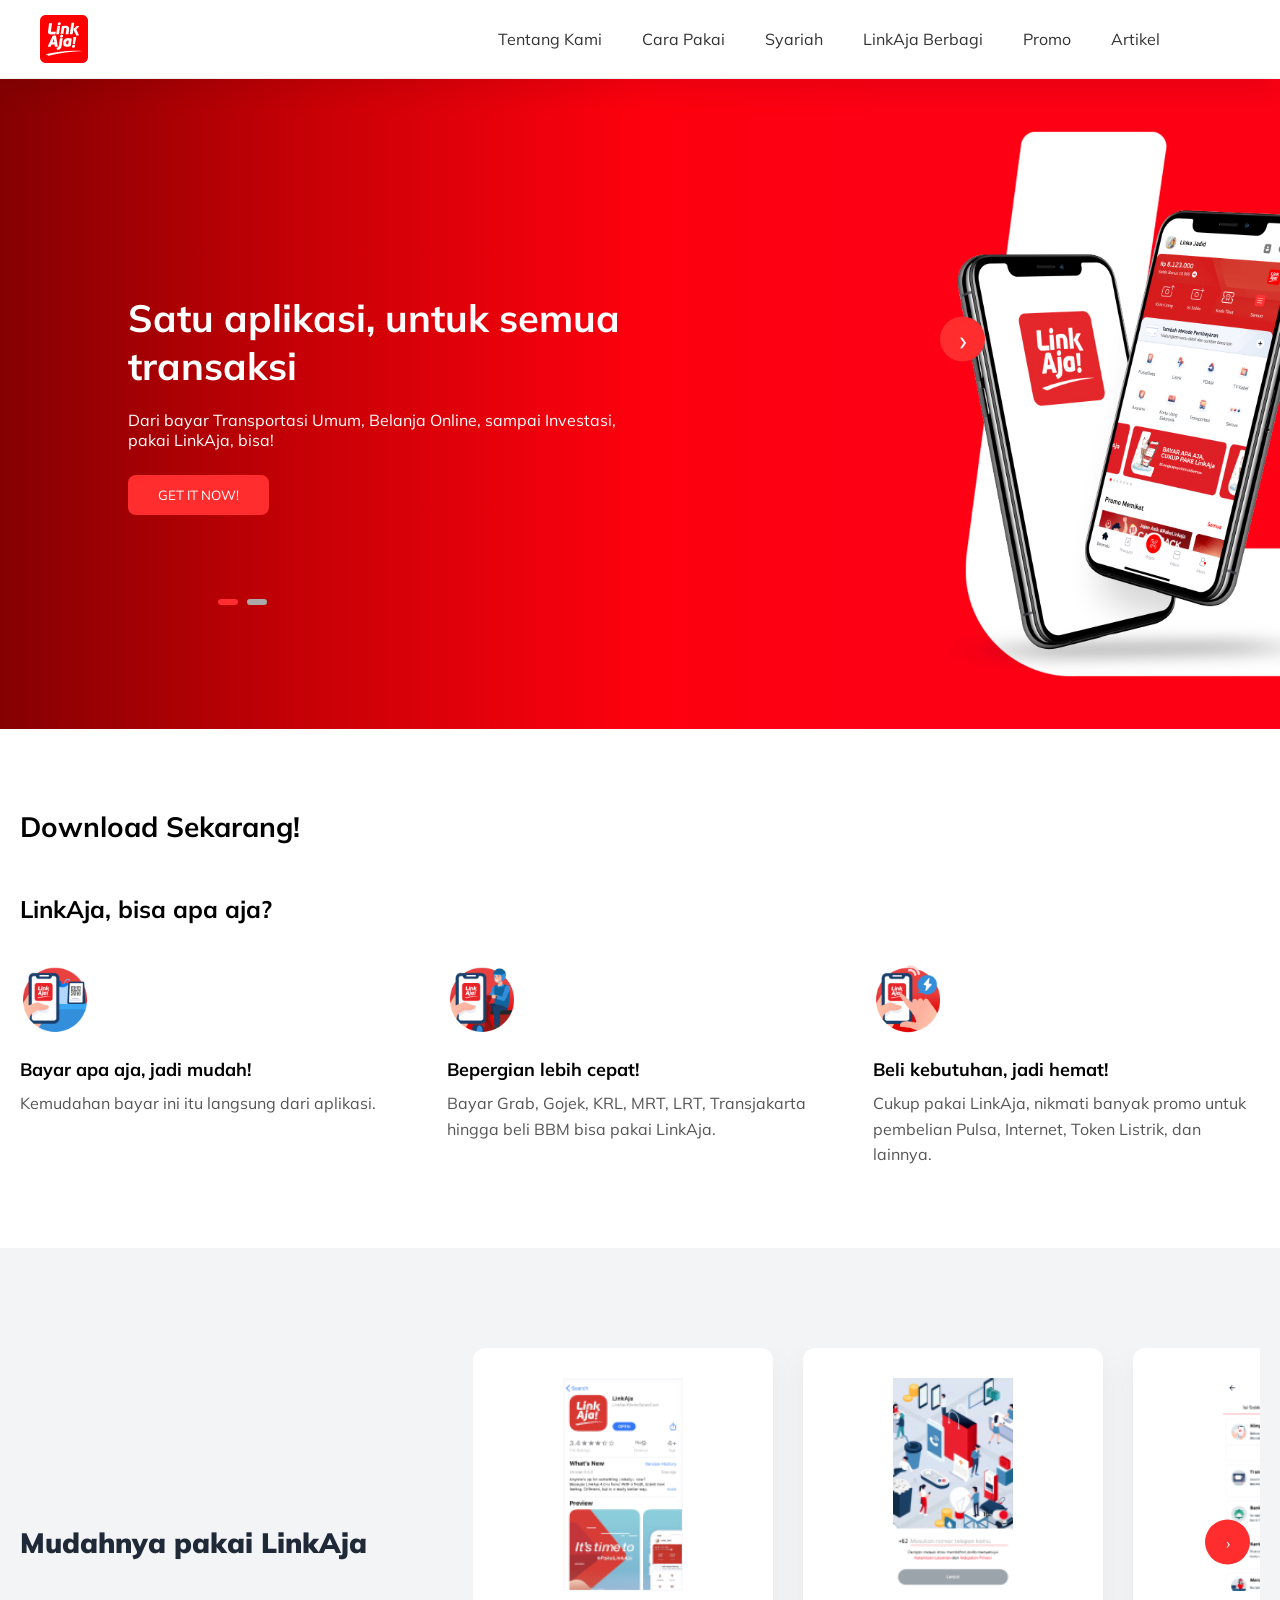
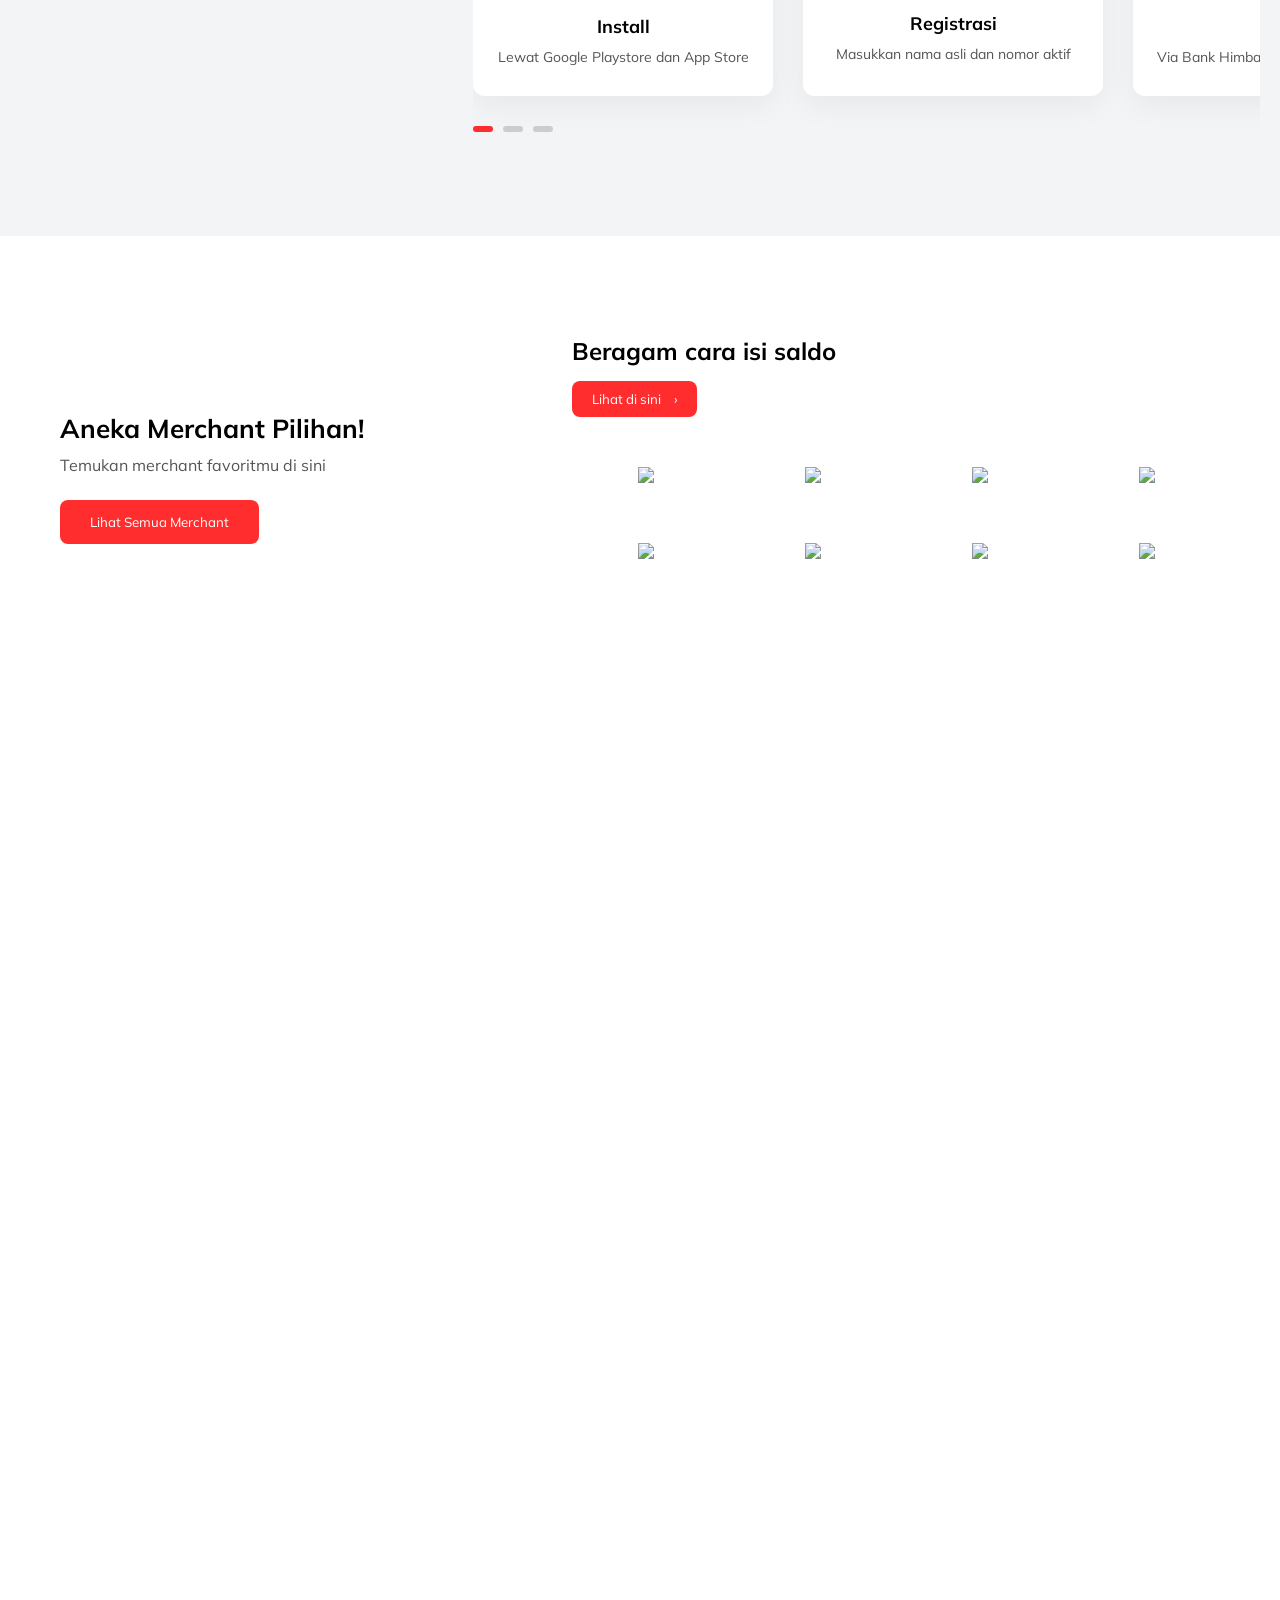
==== index.html @ 5e9f812f "first commit" ====
<!doctype html>
<html lang="id">
  <head>
    <meta charset="UTF-8" />
    <meta name="viewport" content="width=device-width, initial-scale=1.0" />
    <title>Navbar LinkAja FIX</title>

    <link rel="preconnect" href="https://fonts.googleapis.com" />
    <link
      href="https://fonts.googleapis.com/css2?family=Mulish:wght@400;600;700&display=swap"
      rel="stylesheet"
    />
    <link rel="stylesheet" href="style.css" />
    <link rel="shortcut icon" href="linkaja.png" type="image/x-icon" />
  </head>

  <body style="padding-bottom: 1000px">
    <nav class="navbar">
      <div class="nav-container">
        <img src="linkaja.png" alt="" />

        <div class="nav-menu">
          <a href="#">Tentang Kami</a>
          <a href="#">Cara Pakai</a>
          <a href="#">Syariah</a>
          <a href="#">LinkAja Berbagi</a>
          <a href="#">Promo</a>
          <a href="#">Artikel</a>
        </div>

        <div class="hamburger" id="openMenu">☰</div>
      </div>
    </nav>

    <div class="mobile-menu" id="mobileMenu">
      <div class="menu-header">
        <img src="linkaja.png" alt="" />
        <div class="close-btn" id="closeMenu">✕</div>
      </div>

      <div class="menu-links">
        <a href="#">Tentang Kami</a>
        <a href="#">Cara Pakai</a>
        <a href="#">Syariah</a>
        <a href="#">LinkAja Berbagi</a>
        <a href="#">Promo</a>
        <a href="#">Artikel</a>
      </div>
    </div>
    <section class="hero">
      <div class="hero-wrapper" id="heroWrapper">
        <!-- SLIDE 1 -->
        <div class="hero-slide">
          <div class="overlay"></div>
          <div class="hero-content">
            <div class="text">
              <h1>Satu aplikasi, untuk semua transaksi</h1>
              <p>
                Dari bayar Transportasi Umum, Belanja Online, sampai Investasi,
                pakai LinkAja, bisa!
              </p>
              <button>GET IT NOW!</button>
            </div>
          </div>
        </div>

        <!-- SLIDE 2 -->
        <div class="hero-slide">
          <div class="overlay"></div>
          <div class="hero-content">
            <div class="text">
              <h1>LinkAja Syariah</h1>
              <p>
                Mulai ke LinkAja Syariah jadikan transaksi lebih berkah
                #BerkahUntukSemua
              </p>
              <button>GET IT NOW!</button>
            </div>
          </div>
        </div>
      </div>

      <div class="hero-next" id="nextHero">›</div>

      <div class="hero-dots">
        <span class="dot active"></span>
        <span class="dot"></span>
      </div>
    </section>
    <section class="features">
      <div class="container">
        <!-- DOWNLOAD -->
        <div class="download">
          <h2>Download Sekarang!</h2>
          <div class="store-buttons">
            <img
              src="https://upload.wikimedia.org/wikipedia/commons/7/78/Google_Play_Store_badge_EN.svg"
              alt=""
            />
            <img
              src="https://developer.apple.com/assets/elements/badges/download-on-the-app-store.svg"
              alt=""
            />
          </div>
        </div>

        <!-- TITLE -->
        <h3 class="features-title">LinkAja, bisa apa aja?</h3>

        <!-- ITEMS -->
        <div class="features-list">
          <div class="feature-item">
            <img src="img/feature/1.png" alt="" />
            <div class="caption">
              <h4>Bayar apa aja, jadi mudah!</h4>
              <p>Kemudahan bayar ini itu langsung dari aplikasi.</p>
            </div>
          </div>

          <div class="feature-item">
            <img src="img/feature/2.png" alt="" />
            <div class="caption">
              <h4>Bepergian lebih cepat!</h4>
              <p>
                Bayar Grab, Gojek, KRL, MRT, LRT, Transjakarta hingga beli BBM
                bisa pakai LinkAja.
              </p>
            </div>
          </div>

          <div class="feature-item">
            <img src="img/feature/3.png" alt="" />
            <div class="caption">
              <h4>Beli kebutuhan, jadi hemat!</h4>
              <p>
                Cukup pakai LinkAja, nikmati banyak promo untuk pembelian Pulsa,
                Internet, Token Listrik, dan lainnya.
              </p>
            </div>
          </div>
        </div>
      </div>
    </section>
    <section class="howto">
      <div class="howto-container">
        <!-- TITLE -->
        <div class="howto-left">
          <h2>Mudahnya pakai LinkAja</h2>
        </div>

        <!-- SLIDER -->
        <div class="howto-right">
          <div class="howto-wrapper" id="howtoWrapper">
            <!-- CARD 1 -->
            <div class="howto-card">
              <img src="img/howto/1.png" alt="" />
              <h3>Install</h3>
              <p>Lewat Google Playstore dan App Store</p>
            </div>

            <!-- CARD 2 -->
            <div class="howto-card">
              <img src="img/howto/2.png" alt="" />
              <h3>Registrasi</h3>
              <p>Masukkan nama asli dan nomor aktif</p>
            </div>

            <!-- CARD 3 -->
            <div class="howto-card">
              <img src="img/howto/3.png" alt="" />
              <h3>Isi</h3>
              <p>Via Bank Himbara atau metode lainnya</p>
            </div>
          </div>

          <!-- BUTTON -->
          <div class="howto-next" id="howtoNext">›</div>

          <!-- DOT -->
          <div class="howto-dots">
            <span class="howto-dot active"></span>
            <span class="howto-dot"></span>
            <span class="howto-dot"></span>
          </div>
        </div>
      </div>
    </section>
    <section class="merchant">
      <div class="merchant-container">
        <!-- LEFT -->
        <div class="merchant-left">
          <div class="merchant-image">
            <img src="img/merchant-phone.png" alt="" />
          </div>

          <h2>Aneka Merchant Pilihan!</h2>
          <p>Temukan merchant favoritmu di sini</p>

          <button class="btn-primary">Lihat Semua Merchant</button>
        </div>

        <!-- RIGHT -->
        <div class="merchant-right">
          <h3>Beragam cara isi saldo</h3>

          <button class="btn-secondary">Lihat di sini <span>›</span></button>

          <!-- LOGO GRID -->
          <div class="merchant-logos">
            <div class="logo-box"><img src="img/alfamart.png" /></div>
            <div class="logo-box"><img src="img/kfc.png" /></div>
            <div class="logo-box"><img src="img/indomaret.png" /></div>
            <div class="logo-box"><img src="img/kimia.png" /></div>

            <div class="logo-box"><img src="img/mcd.png" /></div>
            <div class="logo-box"><img src="img/pertamina.png" /></div>
            <div class="logo-box"><img src="img/my.png" /></div>
            <div class="logo-box"><img src="img/pln.png" /></div>
          </div>
        </div>
      </div>
    </section>
    <script src="script.js"></script>
  </body>
</html>
---- style.css ----
* {
  margin: 0;
  padding: 0;
  box-sizing: border-box;
  font-family: "Mulish", sans-serif;
}

body {
  background: white;
}

.logo {
  background: white;
}
.navbar {
  position: fixed;
  top: 0;
  left: 0;
  width: 100%;

  background: white;
  box-shadow: 0 10px 30px rgba(0, 0, 0, 0.1);

  z-index: 999;
}
.nav-container {
  max-width: 1350px;
  margin: 0 auto;

  display: flex;
  justify-content: space-between;
  align-items: center;
  padding: 15px 40px;
}

.logo {
  background: #ff2d2d;
  color: white;
  font-weight: 700;
  padding: 8px 12px;
  border-radius: 8px;
}

.nav-menu {
  display: flex;
  gap: 40px;
  margin-right: 80px;
}

.nav-menu a {
  text-decoration: none;
  color: #333;
}

.hamburger {
  display: none;
  font-size: 28px;
  cursor: pointer;
}

/* DROPDOWN MENU (DARI ATAS) */
.mobile-menu {
  position: fixed;
  top: -100%;
  left: 0;
  width: 100%;
  background: white;
  border-radius: 0 0 20px 20px;
  transition: 0.4s ease;
  z-index: 2000;
}

.mobile-menu.active {
  top: 0;
}

.menu-header {
  display: flex;
  justify-content: space-between;
  align-items: center;
  padding: 15px 20px;
  border-bottom: 1px solid #ddd;
}

.close-btn {
  font-size: 24px;
  color: red;
  cursor: pointer;
}

.menu-links {
  padding: 20px;
}

.menu-links a {
  display: block;
  font-size: 20px;
  margin: 20px 0;
  text-decoration: none;
  color: #333;
}

/* HERO SECTION */
.hero {
  position: relative;
  overflow: hidden;
  margin-top: 79px;
}

.hero-wrapper {
  display: flex;
  transition: transform 0.6s ease;
}

/* SLIDE */
.hero-slide {
  min-width: 100%;
  height: 650px;
  position: relative;

  /* BACKGROUND IMAGE */
  background-size: cover;
  background-position: center;
}

/* SLIDE BACKGROUND */
.hero-slide:nth-child(1) {
  background-image: url("img/hero.jpg");
}

.hero-slide:nth-child(2) {
  background-image: url("img/hero-slider-2.jpg");
}

/* OVERLAY GRADIENT (INI YANG PENTING) */
.overlay {
  position: absolute;
  inset: 0;

  background: linear-gradient(
    90deg,
    rgba(120, 0, 0, 0.9) 0%,
    rgba(180, 0, 0, 0.7) 25%,
    rgba(255, 0, 0, 0.3) 50%,
    rgba(255, 0, 0, 0) 70%
  );
}

/* CONTENT */
.hero-content {
  position: relative;
  z-index: 2;

  height: 100%;
  display: flex;
  align-items: center;
  padding: 0 10%;
}

/* TEXT */
.text {
  max-width: 500px;
  color: white;
}

.text h1 {
  font-size: 38px;
  margin-bottom: 20px;
}

.text p {
  margin-bottom: 25px;
}

.text button {
  background: #ff2d2d;
  border: none;
  padding: 12px 30px;
  border-radius: 8px;
  color: white;
  cursor: pointer;
}

/* NEXT BUTTON */
.hero-next {
  position: absolute;
  right: 295px;
  top: 40%;
  transform: translateY(-50%);
  background: #ff2d2d;
  width: 45px;
  height: 45px;
  border-radius: 50%;
  color: white;
  display: flex;
  align-items: center;
  justify-content: center;
  cursor: pointer;
  z-index: 3;
  padding-top: -10px;
  font-size: 30px;
}

/* DOT */
.hero-dots {
  position: absolute;
  bottom: 120px;
  left: 17%;
}

@media only screen and (min-width: 1200px) {
  .hero-dots {
    position: absolute;
    bottom: 120px;
    left: 17%;
  }
}

@media (max-width: 768px) {
  .hero-next {
    right: 30px;
    top: 80%;
  }
}

.dot {
  width: 20px;
  height: 6px;
  background: #aaa;
  display: inline-block;
  margin-right: 5px;
  border-radius: 10px;
}
@media only screen and (min-width: 1200px) {
  .hero-content {
    width: 1650px;
    margin: auto;
  }
}

.dot.active {
  background: #ff2d2d;
}
/* RESPONSIVE */
@media (max-width: 768px) {
  .hero-content {
    flex-direction: column;
    text-align: left;
  }

  .image img {
    width: 250px;
    margin-top: 20px;
  }
}

@media (max-width: 768px) {
  .hero-slide:nth-child(1) {
    background-image: url("img/mobile-hero.jpg");
  }

  .hero-slide:nth-child(2) {
    background-image: url("img/mobile-hero-2.jpg");
  }
}
@media (max-width: 768px) {
  .hero-slide {
    height: 650px;
    background-position: bottom center; /* INI PENTING */
  }

  .hero-content {
    padding: 20px; /* GANTI dari 10% */
    align-items: flex-start; /* BUKAN center */
    justify-content: flex-start;
  }

  .text {
    margin-top: 60px;
  }

  .text h1 {
    font-size: 26px;
    line-height: 1.3;
  }

  .text p {
    font-size: 14px;
  }

  .text button {
    width: auto; /* JANGAN FULL */
    padding: 12px 40px;
  }
}

/* Feature */
/* SECTION */
.features {
  padding: 80px 0;
}

/* CONTAINER */
.container {
  max-width: 1300px;
  margin: auto;
  padding: 0 20px;
}

/* DOWNLOAD */
.download {
  display: flex;
  align-items: center;
  gap: 30px;
  margin-bottom: 50px;
}

.download h2 {
  font-size: 28px;
}

.store-buttons img {
  height: 50px;
}

/* TITLE */
.features-title {
  font-size: 24px;
  margin-bottom: 40px;
}

/* LIST */
.features-list {
  display: grid;
  grid-template-columns: repeat(3, 1fr);
  gap: 40px;
}

/* ITEM */
.feature-item img {
  width: 70px;
  margin-bottom: 20px;
}

.feature-item h4 {
  font-size: 18px;
  margin-bottom: 10px;
}

.feature-item p {
  color: #555;
  line-height: 1.6;
}

@media (max-width: 768px) {
  .download {
    flex-direction: column;
    text-align: left;
    align-items: flex-start;
  }
  .store-buttons {
    display: flex;
    flex-direction: column;
    gap: 10px;
    align-items: flex-start;
  }
  .features-list {
    display: flex;
    flex-direction: column;
    gap: 30px;
  }

  .feature-item {
    display: flex;
    align-items: flex-start;
    gap: 15px;
  }

  .feature-item img {
    width: 60px;
    flex-shrink: 0;
  }

  .feature-item h4 {
    font-size: 16px;
    margin-bottom: 5px;
  }

  .feature-item p {
    font-size: 14px;
  }
}

/* RESPONSIVE */
@media (max-width: 768px) {
  .nav-menu {
    display: none;
  }

  .hamburger {
    display: block;
  }
}

/* Howto */

/* SECTION */
.howto {
  background: #f3f4f6;
  padding: 100px 0;
}

.howto-container {
  max-width: 1300px;
  margin: auto;
  display: flex;
  align-items: center;
  gap: 60px;
  padding: 0 20px;
}

/* LEFT */
.howto-left {
  flex: 1;
}

.howto-left h2 {
  font-size: 28px;
  font-weight: 1000;
  color: #1f2937;
}

/* RIGHT */
.howto-right {
  flex: 2;
  position: relative;
  overflow: hidden;
}

/* WRAPPER */
.howto-wrapper {
  display: flex;
  gap: 30px;
  transition: transform 0.5s ease;
}

/* CARD */
.howto-card {
  min-width: 300px;
  background: white;
  border-radius: 12px;
  padding: 30px 20px;
  text-align: center;
  box-shadow: 0 10px 30px rgba(0, 0, 0, 0.05);
}

.howto-card img {
  width: 120px;
  margin-bottom: 20px;
}

.howto-card h3 {
  font-size: 18px;
  margin-bottom: 10px;
}

.howto-card p {
  font-size: 14px;
  color: #555;
}

/* NEXT BUTTON */
.howto-next {
  position: absolute;
  right: 10px;
  top: 50%;
  transform: translateY(-50%);
  width: 45px;
  height: 45px;
  background: #ff2d2d;
  color: white;
  border-radius: 50%;
  display: flex;
  align-items: center;
  justify-content: center;
  cursor: pointer;
}

/* DOT */
.howto-dots {
  margin-top: 20px;
}

.howto-dot {
  width: 20px;
  height: 6px;
  background: #ccc;
  display: inline-block;
  margin-right: 6px;
  border-radius: 10px;
}

.howto-dot.active {
  background: #ff2d2d;
}

/* MOBILE */
@media (max-width: 768px) {
  .howto-container {
    flex-direction: column;
    align-items: flex-start;
  }

  .howto-left h2 {
    font-size: 22px;
    margin-bottom: 20px;
  }

  .howto-wrapper {
    overflow-x: auto;
    scroll-snap-type: x mandatory;
  }

  .howto-card {
    min-width: 250px;
    scroll-snap-align: start;
  }

  .howto-next {
    display: none;
  }
}

/* MERCHANT */
/* SECTION */
.merchant {
  padding: 100px 0;
}

.merchant-container {
  max-width: 1200px;
  margin: auto;
  display: flex;
  gap: 80px;
  align-items: center;
  padding: 0 20px;
}

/* LEFT */
.merchant-left {
  flex: 1;
}

.merchant-image {
  position: relative;
  margin-bottom: 20px;
}

.merchant-image img {
  width: 250px;
}

/* TEXT */
.merchant-left h2 {
  font-size: 26px;
  margin-bottom: 10px;
}

.merchant-left p {
  color: #555;
  margin-bottom: 25px;
}

/* BUTTON */
.btn-primary {
  background: #ff2d2d;
  color: white;
  border: none;
  padding: 14px 30px;
  border-radius: 8px;
  cursor: pointer;
}

/* RIGHT */
.merchant-right {
  flex: 1.5;
}

.merchant-right h3 {
  font-size: 24px;
  margin-bottom: 15px;
}

/* BUTTON SECONDARY */
.btn-secondary {
  background: #ff2d2d;
  color: white;
  border: none;
  padding: 10px 20px;
  border-radius: 8px;
  margin-bottom: 30px;
  cursor: pointer;
}

.btn-secondary span {
  margin-left: 10px;
}

/* GRID */
.merchant-logos {
  display: grid;
  grid-template-columns: repeat(4, 1fr);
  gap: 20px;
}

.logo-box {
  background: white;
  border-radius: 10px;
  padding: 20px;
  display: flex;
  justify-content: center;
  align-items: center;
}

.logo-box img {
  max-width: 80px;
}

@media (max-width: 768px) {
  .merchant-container {
    flex-direction: column;
    gap: 40px;
  }

  .merchant-image img {
    width: 180px;
  }

  .merchant-right {
    width: 100%;
  }

  .merchant-logos {
    grid-template-columns: repeat(2, 1fr);
  }

  .merchant-left h2 {
    font-size: 22px;
  }

  .merchant-right h3 {
    font-size: 20px;
  }
}
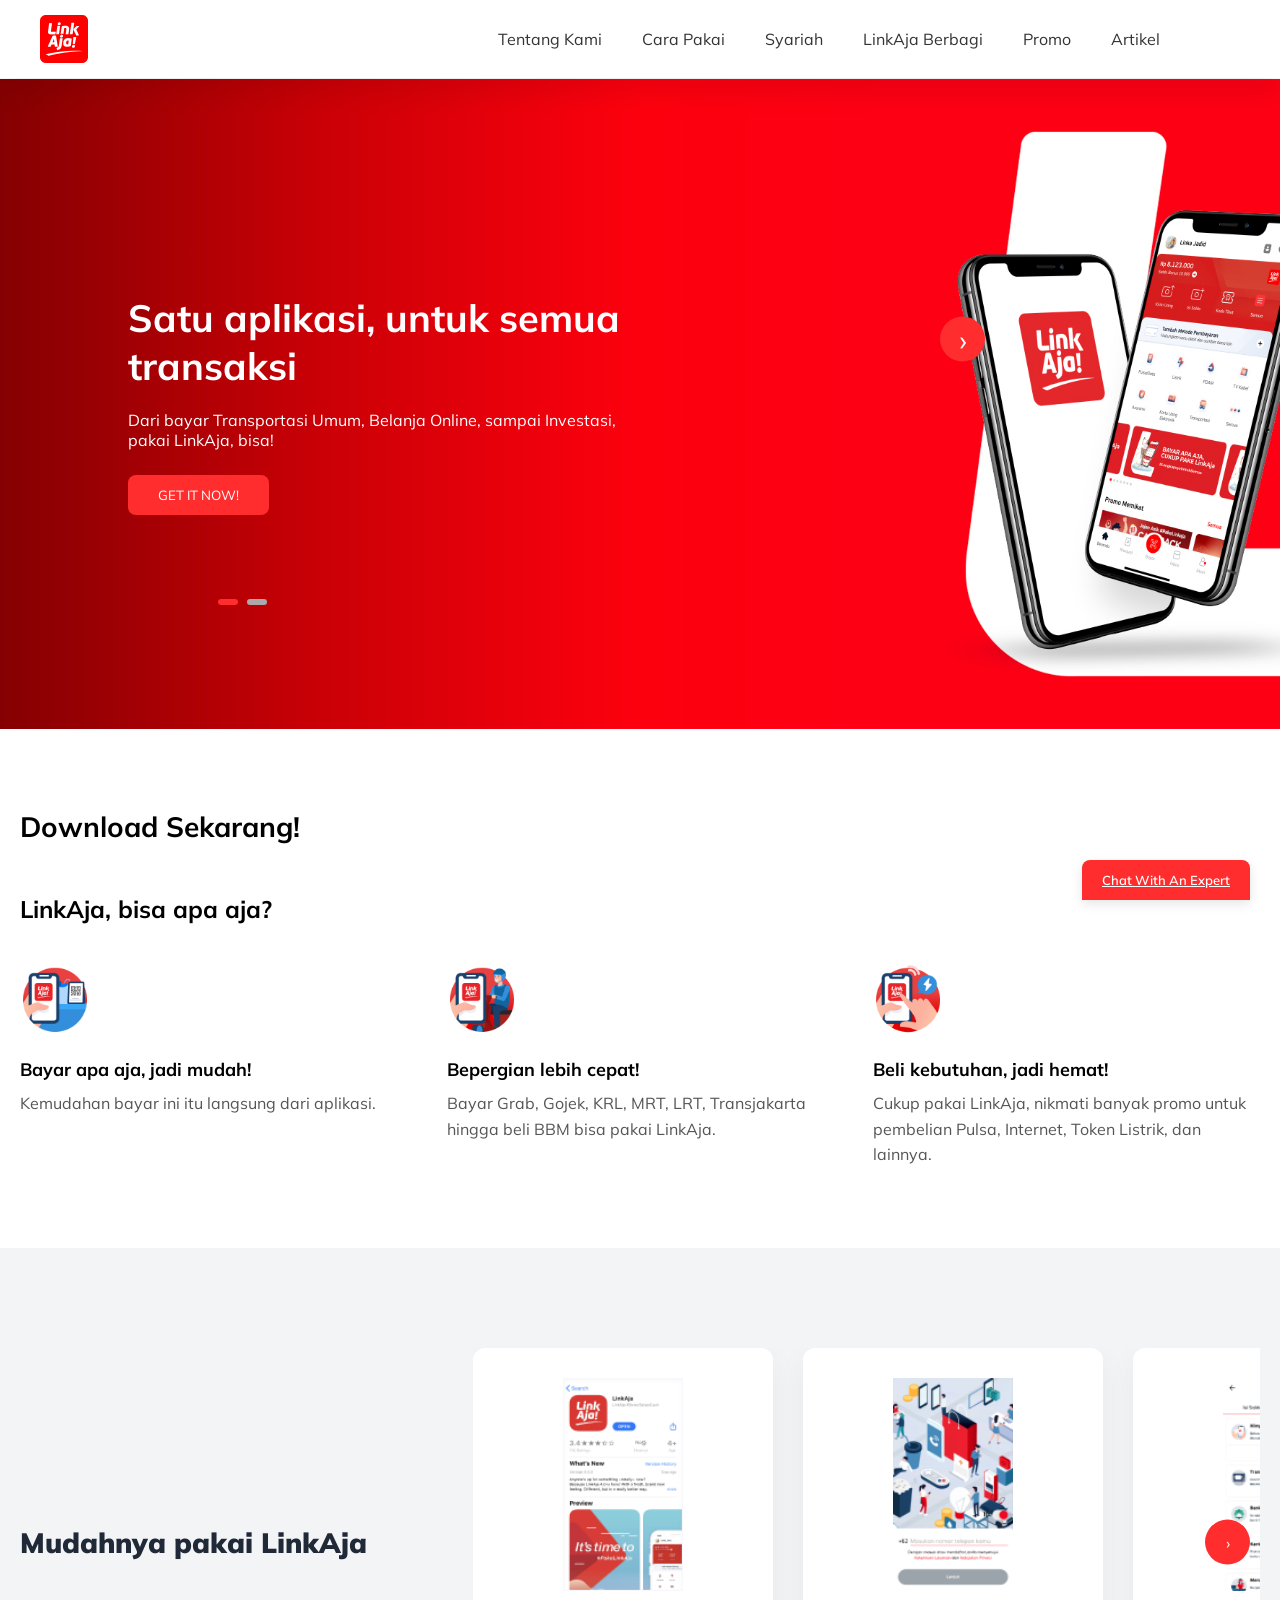
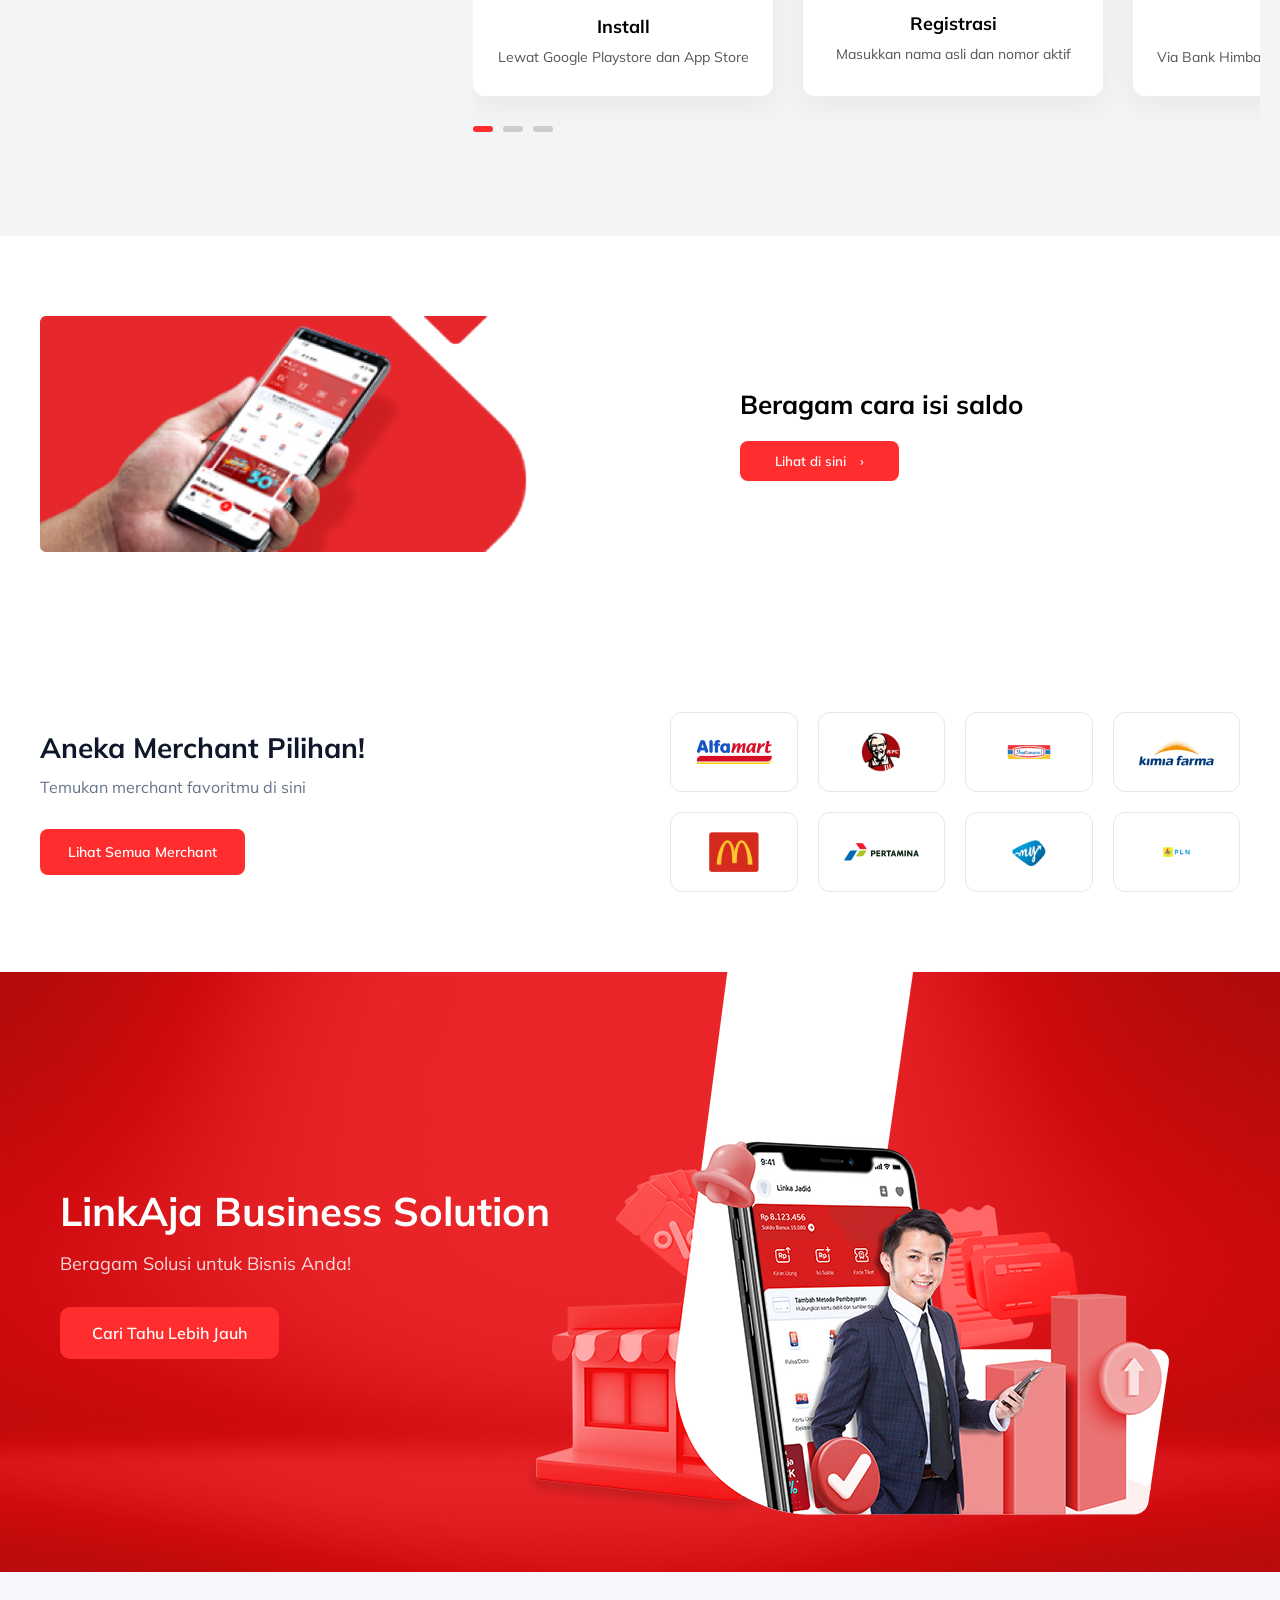
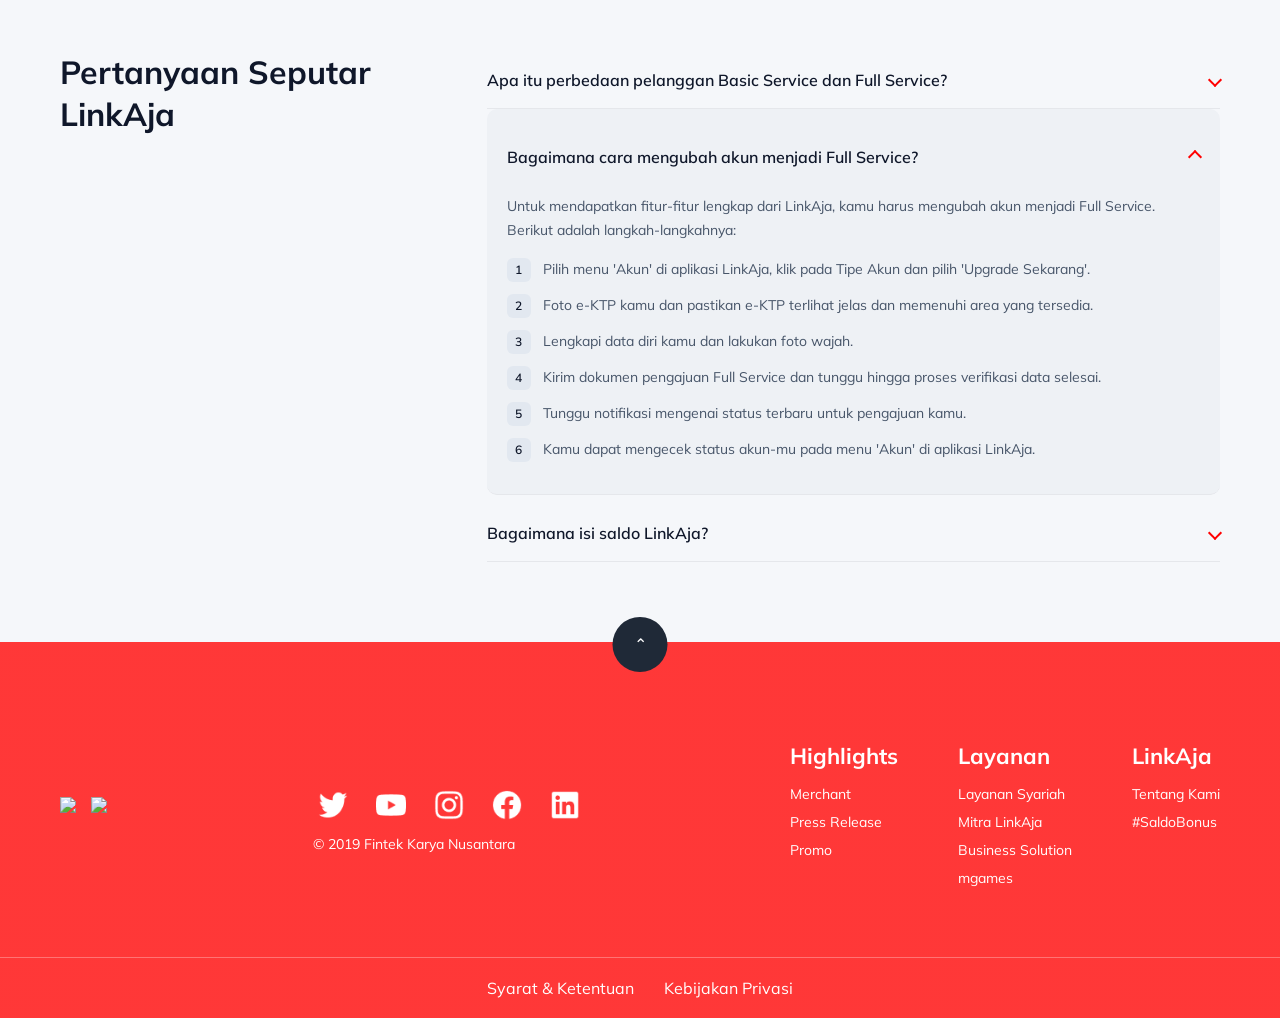
==== commit b55bb21d: "update home" ====
--- a/index.html
+++ b/index.html
@@ -14,7 +14,7 @@
     <link rel="shortcut icon" href="linkaja.png" type="image/x-icon" />
   </head>
 
-  <body style="padding-bottom: 1000px">
+  <body>
     <nav class="navbar">
       <div class="nav-container">
         <img src="linkaja.png" alt="" />
@@ -185,14 +185,25 @@
         </div>
       </div>
     </section>
+    <section class="highlight">
+      <div class="highlight-container">
+        <!-- LEFT (IMAGE) -->
+        <div class="highlight-left">
+          <img src="img/merchant/merchant-phone.png" alt="" />
+        </div>
+
+        <!-- RIGHT (TEXT) -->
+        <div class="highlight-right">
+          <h3>Beragam cara isi saldo</h3>
+
+          <button class="btn-secondary">Lihat di sini <span>›</span></button>
+        </div>
+      </div>
+    </section>
     <section class="merchant">
       <div class="merchant-container">
         <!-- LEFT -->
         <div class="merchant-left">
-          <div class="merchant-image">
-            <img src="img/merchant-phone.png" alt="" />
-          </div>
-
           <h2>Aneka Merchant Pilihan!</h2>
           <p>Temukan merchant favoritmu di sini</p>
 
@@ -201,25 +212,205 @@
 
         <!-- RIGHT -->
         <div class="merchant-right">
-          <h3>Beragam cara isi saldo</h3>
-
-          <button class="btn-secondary">Lihat di sini <span>›</span></button>
-
-          <!-- LOGO GRID -->
-          <div class="merchant-logos">
-            <div class="logo-box"><img src="img/alfamart.png" /></div>
-            <div class="logo-box"><img src="img/kfc.png" /></div>
-            <div class="logo-box"><img src="img/indomaret.png" /></div>
-            <div class="logo-box"><img src="img/kimia.png" /></div>
-
-            <div class="logo-box"><img src="img/mcd.png" /></div>
-            <div class="logo-box"><img src="img/pertamina.png" /></div>
-            <div class="logo-box"><img src="img/my.png" /></div>
-            <div class="logo-box"><img src="img/pln.png" /></div>
-          </div>
-        </div>
-      </div>
-    </section>
+          <div class="merchant-grid">
+            <div class="merchant-item">
+              <img src="img/merchant/alfamart.png" alt="" />
+            </div>
+            <div class="merchant-item">
+              <img src="img/merchant/kfc.png" alt="" />
+            </div>
+            <div class="merchant-item">
+              <img src="img/merchant/indomart.png" alt="" />
+            </div>
+            <div class="merchant-item">
+              <img src="img/merchant/kimia.png" alt="" />
+            </div>
+            <div class="merchant-item">
+              <img src="img/merchant/mcd.png" alt="" />
+            </div>
+            <div class="merchant-item">
+              <img src="img/merchant/pertamina.png" alt="" />
+            </div>
+            <div class="merchant-item">
+              <img src="img/merchant/my.png" alt="" />
+            </div>
+            <div class="merchant-item">
+              <img src="img/merchant/pln.png" alt="" />
+            </div>
+          </div>
+        </div>
+      </div>
+    </section>
+
+    <section class="solution">
+      <div class="solution-container">
+        <!-- TEXT -->
+        <div class="solution-content">
+          <h2>LinkAja Business Solution</h2>
+          <p>Beragam Solusi untuk Bisnis Anda!</p>
+
+          <button class="btn-solution">Cari Tahu Lebih Jauh</button>
+        </div>
+      </div>
+    </section>
+    <section class="faq">
+      <div class="faq-container">
+        <!-- LEFT -->
+        <div class="faq-left">
+          <h2>Pertanyaan Seputar LinkAja</h2>
+        </div>
+
+        <!-- RIGHT -->
+        <div class="faq-right">
+          <!-- ITEM -->
+          <div class="faq-item">
+            <div class="faq-question">
+              <span
+                >Apa itu perbedaan pelanggan Basic Service dan Full
+                Service?</span
+              >
+              <span class="arrow"></span>
+            </div>
+            <div class="faq-answer">
+              <p>Layanan LinkAja dibagi menjadi dua jenis, yaitu:</p>
+              <ul>
+                <li>
+                  LinkAja Basic Service (Saldo Maksimum Rp2.000.000, Limit
+                  Transaksi Rp 20.000.000/bulan)
+                </li>
+                <li>
+                  LinkAja Full Service (Saldo Maksimum Rp 20.000.000, Limit
+                  Transaksi Rp 40.000.000)
+                </li>
+              </ul>
+            </div>
+          </div>
+
+          <!-- ITEM ACTIVE -->
+          <div class="faq-item active">
+            <div class="faq-question">
+              <span>Bagaimana cara mengubah akun menjadi Full Service?</span>
+              <span class="arrow"></span>
+            </div>
+
+            <div class="faq-answer">
+              <p>
+                Untuk mendapatkan fitur-fitur lengkap dari LinkAja, kamu harus
+                mengubah akun menjadi Full Service. Berikut adalah
+                langkah-langkahnya:
+              </p>
+
+              <ol class="faq-steps">
+                <li>
+                  Pilih menu 'Akun' di aplikasi LinkAja, klik pada Tipe Akun dan
+                  pilih 'Upgrade Sekarang'.
+                </li>
+                <li>
+                  Foto e-KTP kamu dan pastikan e-KTP terlihat jelas dan memenuhi
+                  area yang tersedia.
+                </li>
+                <li>Lengkapi data diri kamu dan lakukan foto wajah.</li>
+                <li>
+                  Kirim dokumen pengajuan Full Service dan tunggu hingga proses
+                  verifikasi data selesai.
+                </li>
+                <li>
+                  Tunggu notifikasi mengenai status terbaru untuk pengajuan
+                  kamu.
+                </li>
+                <li>
+                  Kamu dapat mengecek status akun-mu pada menu 'Akun' di
+                  aplikasi LinkAja.
+                </li>
+              </ol>
+            </div>
+          </div>
+
+          <!-- ITEM -->
+          <div class="faq-item">
+            <div class="faq-question">
+              <span>Bagaimana isi saldo LinkAja?</span>
+              <span class="arrow"></span>
+            </div>
+            <div class="faq-answer">
+              <p>
+                Pengguna LinkAja bisa mengisi saldonya melalui berbagai macam
+                channel, mulai dari bank transfer, internet banking, mobile
+                banking, sampai modern retail.
+              </p>
+            </div>
+          </div>
+        </div>
+      </div>
+    </section>
+    <footer class="footer">
+      <!-- SCROLL -->
+      <div class="scroll-top">⌃</div>
+
+      <div class="footer-container">
+        <!-- TOP AREA -->
+        <div class="footer-top">
+          <!-- LEFT -->
+          <div class="footer-left">
+            <img
+              src="https://upload.wikimedia.org/wikipedia/commons/7/78/Google_Play_Store_badge_EN.svg"
+            />
+            <img
+              src="https://developer.apple.com/assets/elements/badges/download-on-the-app-store.svg"
+            />
+          </div>
+
+          <!-- CENTER -->
+          <div class="footer-center">
+            <div class="footer-social">
+              <img src="img/footer/socmed_twitter.png" />
+              <img src="img/footer/socmed_youtube.png" />
+              <img src="img/footer/socmed_instagram.png" />
+              <img src="img/footer/socmed_facebook.png" />
+              <img src="img/footer/socmed_linkedin.png" />
+            </div>
+            <p>© 2019 Fintek Karya Nusantara</p>
+          </div>
+
+          <!-- RIGHT -->
+          <div class="footer-menu">
+            <div class="footer-col">
+              <h4>Highlights</h4>
+              <ul>
+                <li>Merchant</li>
+                <li>Press Release</li>
+                <li>Promo</li>
+              </ul>
+            </div>
+
+            <div class="footer-col">
+              <h4>Layanan</h4>
+              <ul>
+                <li>Layanan Syariah</li>
+                <li>Mitra LinkAja</li>
+                <li>Business Solution</li>
+                <li>mgames</li>
+              </ul>
+            </div>
+
+            <div class="footer-col">
+              <h4>LinkAja</h4>
+              <ul>
+                <li>Tentang Kami</li>
+                <li>#SaldoBonus</li>
+              </ul>
+            </div>
+          </div>
+        </div>
+      </div>
+
+      <!-- BOTTOM -->
+      <div class="footer-bottom">
+        <span>Syarat & Ketentuan</span>
+        <span>Kebijakan Privasi</span>
+      </div>
+    </footer>
     <script src="script.js"></script>
+    <div class="chat"><u>Chat With An Expert</u></div>
   </body>
 </html>
--- a/style.css
+++ b/style.css
@@ -7,6 +7,7 @@
 
 body {
   background: white;
+  overflow-x: hidden !important; ;
 }
 
 .logo {
@@ -17,7 +18,6 @@
   top: 0;
   left: 0;
   width: 100%;
-
   background: white;
   box-shadow: 0 10px 30px rgba(0, 0, 0, 0.1);
 
@@ -531,19 +531,18 @@
   }
 }
 
-/* MERCHANT */
-/* SECTION */
+/* MERCHANT SECTION */
 .merchant {
-  padding: 100px 0;
+  padding: 80px 0;
 }
 
 .merchant-container {
   max-width: 1200px;
-  margin: auto;
-  display: flex;
-  gap: 80px;
-  align-items: center;
-  padding: 0 20px;
+  margin: 0 auto;
+  display: flex;
+  align-items: center;
+  justify-content: space-between;
+  gap: 60px;
 }
 
 /* LEFT */
@@ -551,104 +550,516 @@
   flex: 1;
 }
 
-.merchant-image {
-  position: relative;
-  margin-bottom: 20px;
-}
-
-.merchant-image img {
-  width: 250px;
-}
-
-/* TEXT */
 .merchant-left h2 {
-  font-size: 26px;
-  margin-bottom: 10px;
+  font-size: 28px;
+  font-weight: 700;
+  color: #0f172a;
+  margin-bottom: 12px;
 }
 
 .merchant-left p {
-  color: #555;
-  margin-bottom: 25px;
-}
-
-/* BUTTON */
+  font-size: 16px;
+  color: #64748b;
+  margin-bottom: 32px;
+}
+
 .btn-primary {
-  background: #ff2d2d;
-  color: white;
+  background-color: #ff2d2d;
+  color: #fff;
   border: none;
-  padding: 14px 30px;
+  padding: 14px 28px;
   border-radius: 8px;
+  font-size: 14px;
+  font-weight: 600;
   cursor: pointer;
+  transition: 0.3s;
+}
+
+.btn-primary:hover {
+  background-color: #e62626;
 }
 
 /* RIGHT */
 .merchant-right {
-  flex: 1.5;
-}
-
-.merchant-right h3 {
-  font-size: 24px;
-  margin-bottom: 15px;
-}
-
-/* BUTTON SECONDARY */
+  flex: 1;
+}
+
+.merchant-grid {
+  display: grid;
+  grid-template-columns: repeat(4, 1fr);
+  gap: 20px;
+}
+
+.merchant-item {
+  background: #fff;
+  border: 1px solid #e5e7eb;
+  border-radius: 12px;
+  height: 80px;
+
+  display: flex;
+  align-items: center;
+  justify-content: center;
+
+  transition: 0.2s;
+}
+
+.merchant-item img {
+  max-height: 40px;
+  object-fit: contain;
+}
+
+.merchant-item:hover {
+  box-shadow: 0 4px 12px rgba(0, 0, 0, 0.06);
+}
+
+@media (max-width: 768px) {
+  .merchant-container {
+    flex-direction: column;
+    align-items: center;
+    text-align: center;
+    gap: 30px;
+  }
+
+  /* LEFT (TEXT) */
+  .merchant-left {
+    width: 100%;
+  }
+
+  .merchant-left h2 {
+    font-size: 22px;
+    margin-bottom: 8px;
+  }
+
+  .merchant-left p {
+    font-size: 14px;
+    margin-bottom: 20px;
+  }
+
+  .btn-primary {
+    display: inline-block;
+    padding: 12px 20px;
+    border-radius: 8px;
+  }
+
+  /* GRID */
+  .merchant-right {
+    width: 100%;
+  }
+
+  .merchant-grid {
+    grid-template-columns: repeat(2, 1fr);
+    gap: 16px;
+    width: 100%;
+  }
+
+  .merchant-item {
+    height: 80px;
+    border-radius: 12px;
+  }
+
+  .merchant-item img {
+    max-height: 36px;
+  }
+}
+/* HIGHLIGHT */
+/* HIGHLIGHT SECTION */
+.highlight {
+  padding: 80px 0;
+}
+
+.highlight-container {
+  max-width: 1200px;
+  margin: auto;
+  display: flex;
+  gap: 200px;
+  align-items: center;
+  justify-content: space-between;
+}
+
+@media (max-width: 768px) {
+  .highlight-container {
+    flex-direction: column;
+    gap: 30px;
+  }
+}
+
+/* LEFT IMAGE */
+.highlight-left img {
+  width: 500px;
+  display: block;
+}
+
+/* RIGHT TEXT */
+.highlight-right {
+  text-align: left;
+  flex: 1;
+}
+
+.highlight-right h3 {
+  font-size: 26px;
+  font-weight: 700;
+  margin-bottom: 20px;
+}
+
+/* BUTTON */
 .btn-secondary {
   background: #ff2d2d;
   color: white;
   border: none;
-  padding: 10px 20px;
+  padding: 12px 35px;
   border-radius: 8px;
-  margin-bottom: 30px;
   cursor: pointer;
+  font-weight: 600;
 }
 
 .btn-secondary span {
   margin-left: 10px;
 }
 
-/* GRID */
-.merchant-logos {
-  display: grid;
-  grid-template-columns: repeat(4, 1fr);
-  gap: 20px;
-}
-
-.logo-box {
-  background: white;
+/* SOLUTION SECTION */
+.solution {
+  width: 100%;
+  min-height: 600px;
+  background-image: url("img/solution/desktop.jpg");
+  background-size: cover;
+  background-position: center right;
+  background-repeat: no-repeat;
+  display: flex;
+  align-items: center;
+}
+
+.solution-container {
+  max-width: 1200px;
+  margin: 0 auto;
+  width: 100%;
+  padding: 0 20px;
+}
+
+.solution-content {
+  max-width: 500px;
+  color: #fff;
+}
+
+.solution-content h2 {
+  font-size: 40px;
+  font-weight: 700;
+  margin-bottom: 16px;
+}
+
+.solution-content p {
+  font-size: 18px;
+  margin-bottom: 32px;
+  color: rgba(255, 255, 255, 0.85);
+}
+
+.btn-solution {
+  background-color: #ff2d2d;
+  color: #fff;
+  border: none;
+  padding: 16px 32px;
+  border-radius: 10px;
+  font-size: 16px;
+  font-weight: 600;
+  cursor: pointer;
+  transition: 0.3s;
+}
+
+.btn-solution:hover {
+  background-color: #e62626;
+}
+
+@media (max-width: 768px) {
+  .solution {
+    min-height: 600px;
+
+    background-image: url("img/solution/mobile.jpg");
+    background-position: center bottom;
+
+    align-items: flex-start;
+    padding-top: 60px;
+  }
+
+  .solution-content {
+    max-width: 100%;
+  }
+
+  .solution-content h2 {
+    font-size: 28px;
+  }
+
+  .solution-content p {
+    font-size: 16px;
+  }
+
+  .btn-solution {
+    width: fit-content;
+    padding: 14px 24px;
+  }
+}
+
+/* FAQ SECTION */
+.faq {
+  padding: 80px 0;
+  background: #f5f7fa;
+}
+
+.faq-container {
+  max-width: 1200px;
+  margin: auto;
+  display: flex;
+  gap: 60px;
+  padding: 0 20px;
+}
+
+/* LEFT */
+.faq-left {
+  flex: 1;
+}
+
+.faq-left h2 {
+  font-size: 32px;
+  font-weight: 700;
+  color: #0f172a;
+  line-height: 1.3;
+}
+
+/* RIGHT */
+.faq-right {
+  flex: 2;
+}
+
+/* ITEM */
+.faq-item {
+  border-bottom: 1px solid #e5e7eb;
+  transition: 0.3s;
+}
+
+/* ACTIVE BACKGROUND */
+.faq-item.active {
+  background: #eef1f5;
   border-radius: 10px;
   padding: 20px;
-  display: flex;
+  margin-bottom: 10px;
+}
+
+/* QUESTION */
+.faq-question {
+  font-size: 16px;
+  font-weight: 600;
+  color: #0f172a;
+  display: flex;
+  justify-content: space-between;
+  align-items: center;
+  cursor: pointer;
+  padding: 18px 0;
+}
+
+/* ARROW */
+.arrow {
+  width: 10px;
+  height: 10px;
+  border-right: 2px solid red;
+  border-bottom: 2px solid red;
+  transform: rotate(45deg);
+  transition: 0.3s;
+}
+
+.faq-item.active .arrow {
+  transform: rotate(-135deg);
+}
+
+/* ANSWER */
+.faq-answer {
+  display: none;
+  margin-top: 10px;
+  font-size: 14px;
+  color: #475569;
+  line-height: 1.7;
+}
+
+.faq-item.active .faq-answer {
+  display: block;
+}
+
+/* STEP NUMBER STYLE */
+.faq-steps {
+  margin-top: 15px;
+  padding-left: 0;
+  list-style: none;
+}
+
+.faq-steps li {
+  display: flex;
+  gap: 12px;
+  margin-bottom: 12px;
+}
+
+.faq-steps li::before {
+  content: counter(step);
+  counter-increment: step;
+  background: #e2e8f0;
+  color: #0f172a;
+  font-size: 12px;
+  font-weight: 600;
+  width: 24px;
+  height: 24px;
+  display: flex;
+  align-items: center;
   justify-content: center;
-  align-items: center;
-}
-
-.logo-box img {
-  max-width: 80px;
-}
-
-@media (max-width: 768px) {
-  .merchant-container {
+  border-radius: 6px;
+}
+
+.faq-steps {
+  counter-reset: step;
+}
+@media (max-width: 768px) {
+  .faq-container {
     flex-direction: column;
-    gap: 40px;
-  }
-
-  .merchant-image img {
-    width: 180px;
-  }
-
-  .merchant-right {
-    width: 100%;
-  }
-
-  .merchant-logos {
+    gap: 30px;
+  }
+
+  .faq-left h2 {
+    font-size: 24px;
+  }
+
+  .faq-question {
+    font-size: 15px;
+  }
+
+  .faq-item.active {
+    padding: 16px;
+  }
+}
+
+/* FOOTER */
+.footer {
+  position: relative;
+  background:
+    linear-gradient(rgba(255, 45, 45, 0.95), rgba(255, 45, 45, 0.95)),
+    url("img/footer-bg.png");
+  background-size: cover;
+  background-position: center;
+  color: #fff;
+  padding: 100px 0 0;
+}
+
+/* SCROLL */
+.scroll-top {
+  position: absolute;
+  top: -25px;
+  left: 50%;
+  transform: translateX(-50%);
+  width: 55px;
+  height: 55px;
+  background: #1f2937;
+  border-radius: 50%;
+  display: flex;
+  align-items: center;
+  justify-content: center;
+}
+
+/* CONTAINER */
+.footer-container {
+  max-width: 1200px;
+  margin: auto;
+  padding: 0 20px;
+}
+
+/* TOP LAYOUT */
+.footer-top {
+  display: flex;
+  justify-content: space-between;
+  align-items: center;
+}
+
+/* LEFT */
+.footer-left {
+  display: flex;
+  gap: 15px;
+}
+
+.footer-left img {
+  height: 45px;
+}
+
+/* CENTER */
+.footer-center {
+  text-align: left;
+}
+
+.footer-social {
+  display: flex;
+  gap: 18px;
+  justify-content: center;
+  margin-bottom: 10px;
+}
+
+.footer-social img {
+  width: 40px;
+  filter: brightness(0) invert(1);
+}
+
+.footer-center p {
+  font-size: 14px;
+}
+
+/* RIGHT MENU */
+.footer-menu {
+  display: flex;
+  gap: 60px;
+}
+
+.footer-col h4 {
+  font-size: 22px;
+  margin-bottom: 15px;
+}
+
+.footer-col li {
+  list-style: none;
+  margin-bottom: 10px;
+  font-size: 14px;
+}
+
+/* BOTTOM */
+.footer-bottom {
+  margin-top: 60px;
+  border-top: 1px solid rgba(255, 255, 255, 0.3);
+  padding: 20px;
+  display: flex;
+  justify-content: center;
+  gap: 30px;
+}
+@media (max-width: 768px) {
+  .footer-top {
+    flex-direction: column;
+    gap: 30px;
+  }
+
+  .footer-left {
+    justify-content: center;
+  }
+
+  .footer-menu {
+    display: grid;
     grid-template-columns: repeat(2, 1fr);
-  }
-
-  .merchant-left h2 {
-    font-size: 22px;
-  }
-
-  .merchant-right h3 {
-    font-size: 20px;
-  }
-}
+    gap: 30px;
+  }
+
+  .footer-col:last-child {
+    grid-column: span 2;
+  }
+}
+
+.chat {
+  position: fixed;
+  bottom: 0;
+  right: 30px;
+  background: #ff2d2d;
+  color: white;
+  padding: 12px 20px;
+  font-size: 13px;
+  font-weight: 600;
+  border-radius: 8px 8px 0 0;
+  cursor: pointer;
+  box-shadow: 0 4px 12px rgba(0, 0, 0, 0.1);
+}
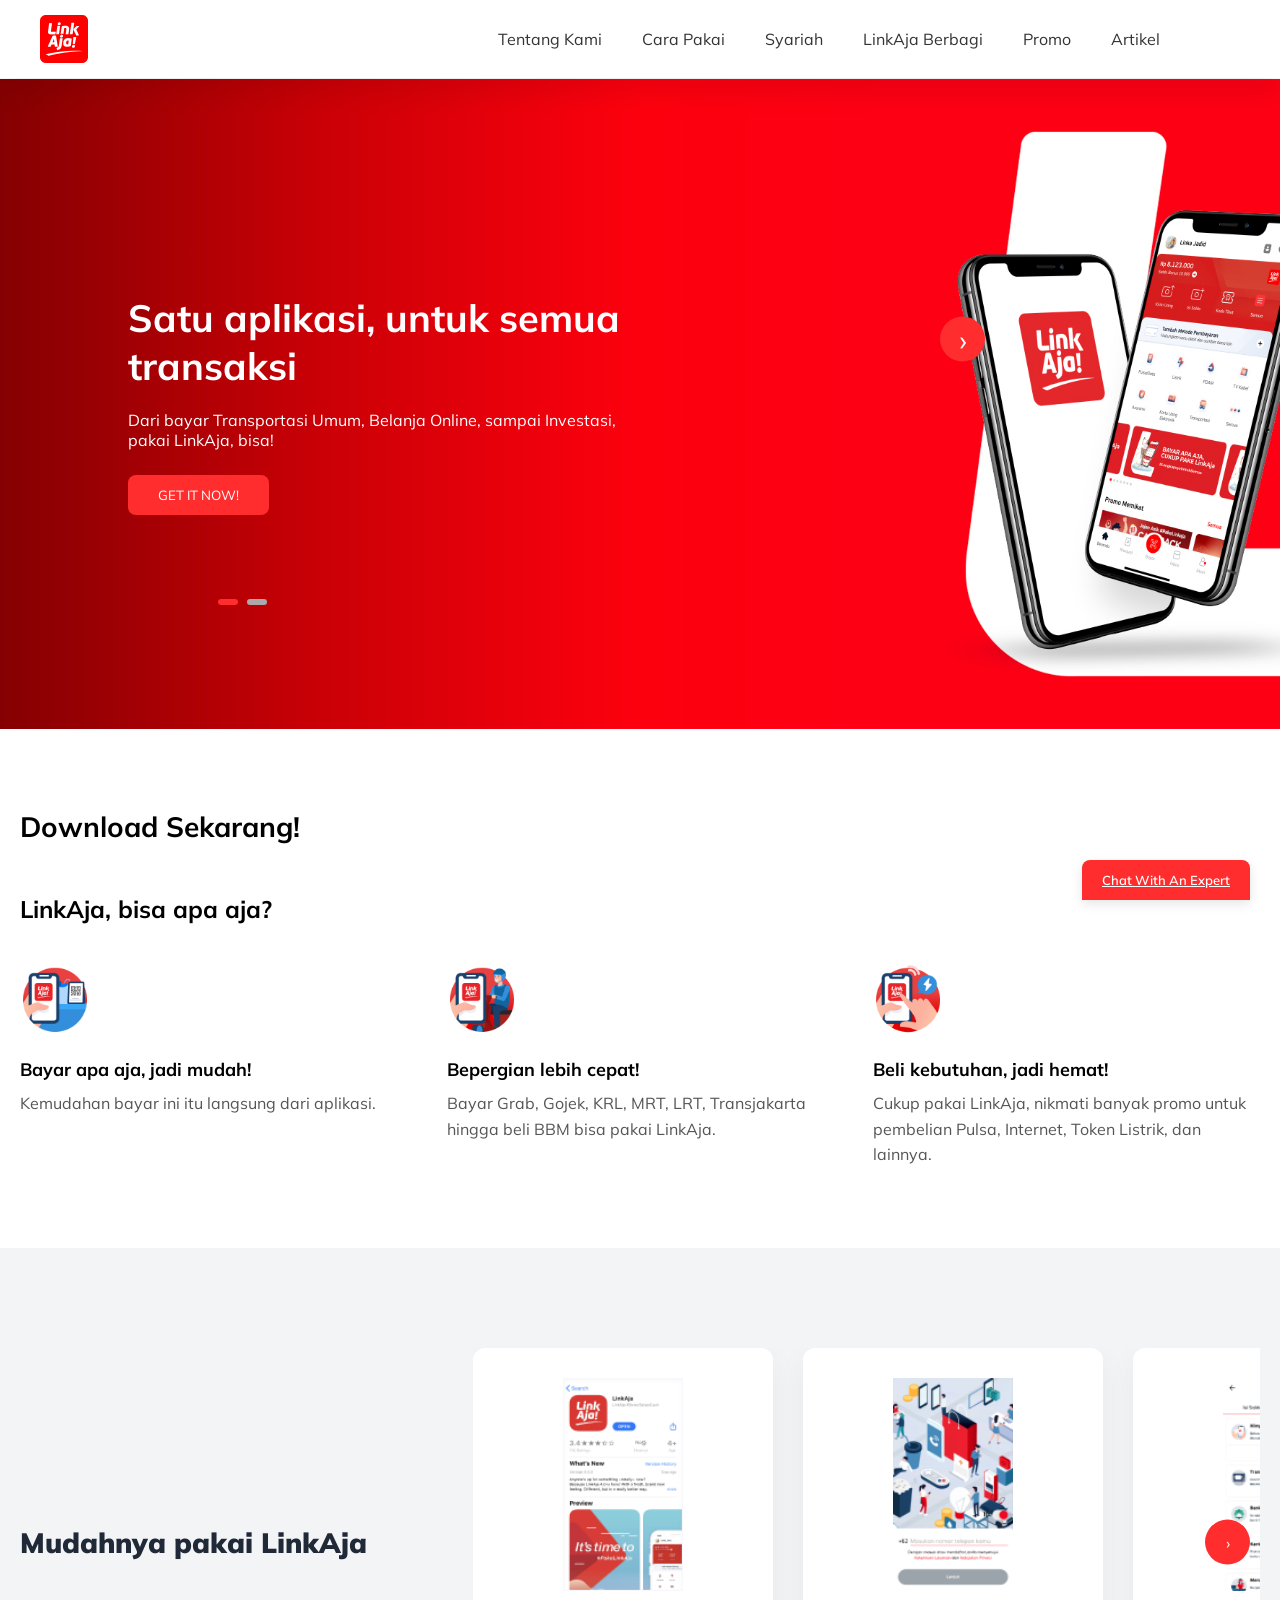
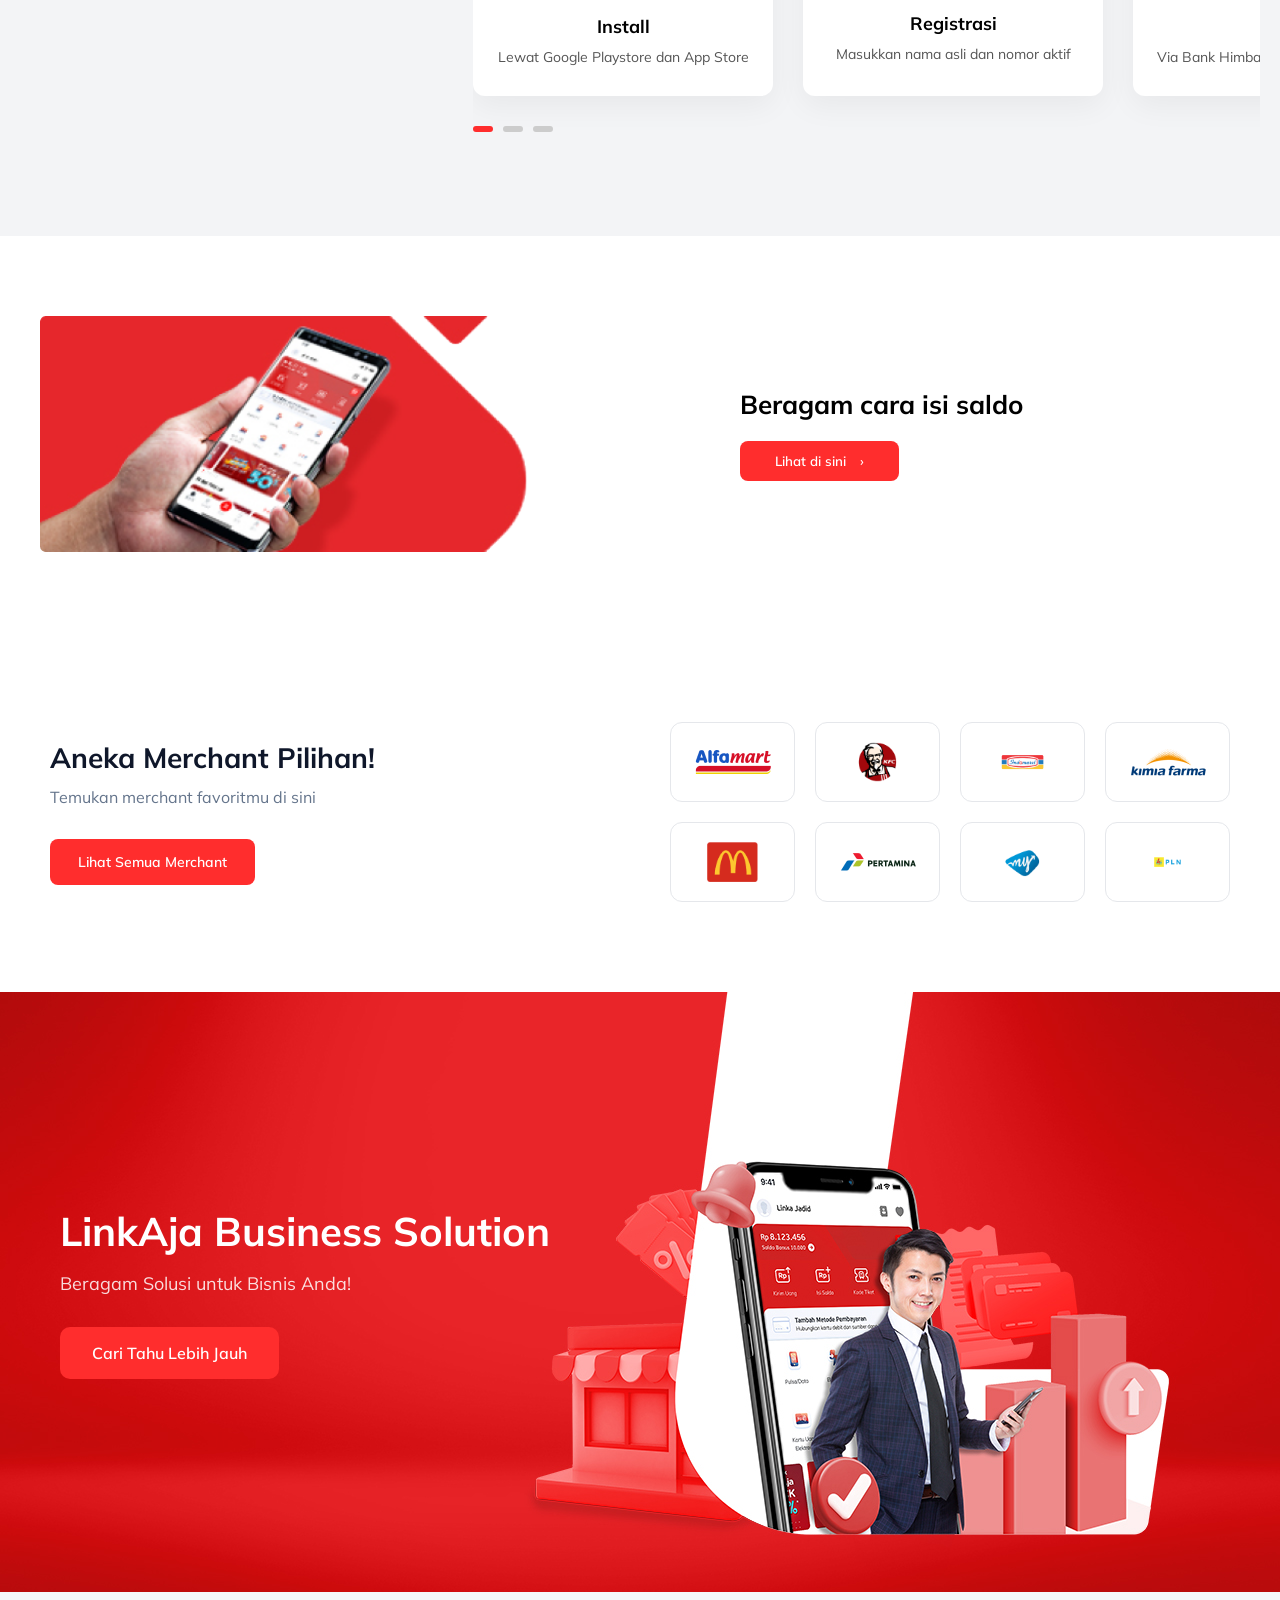
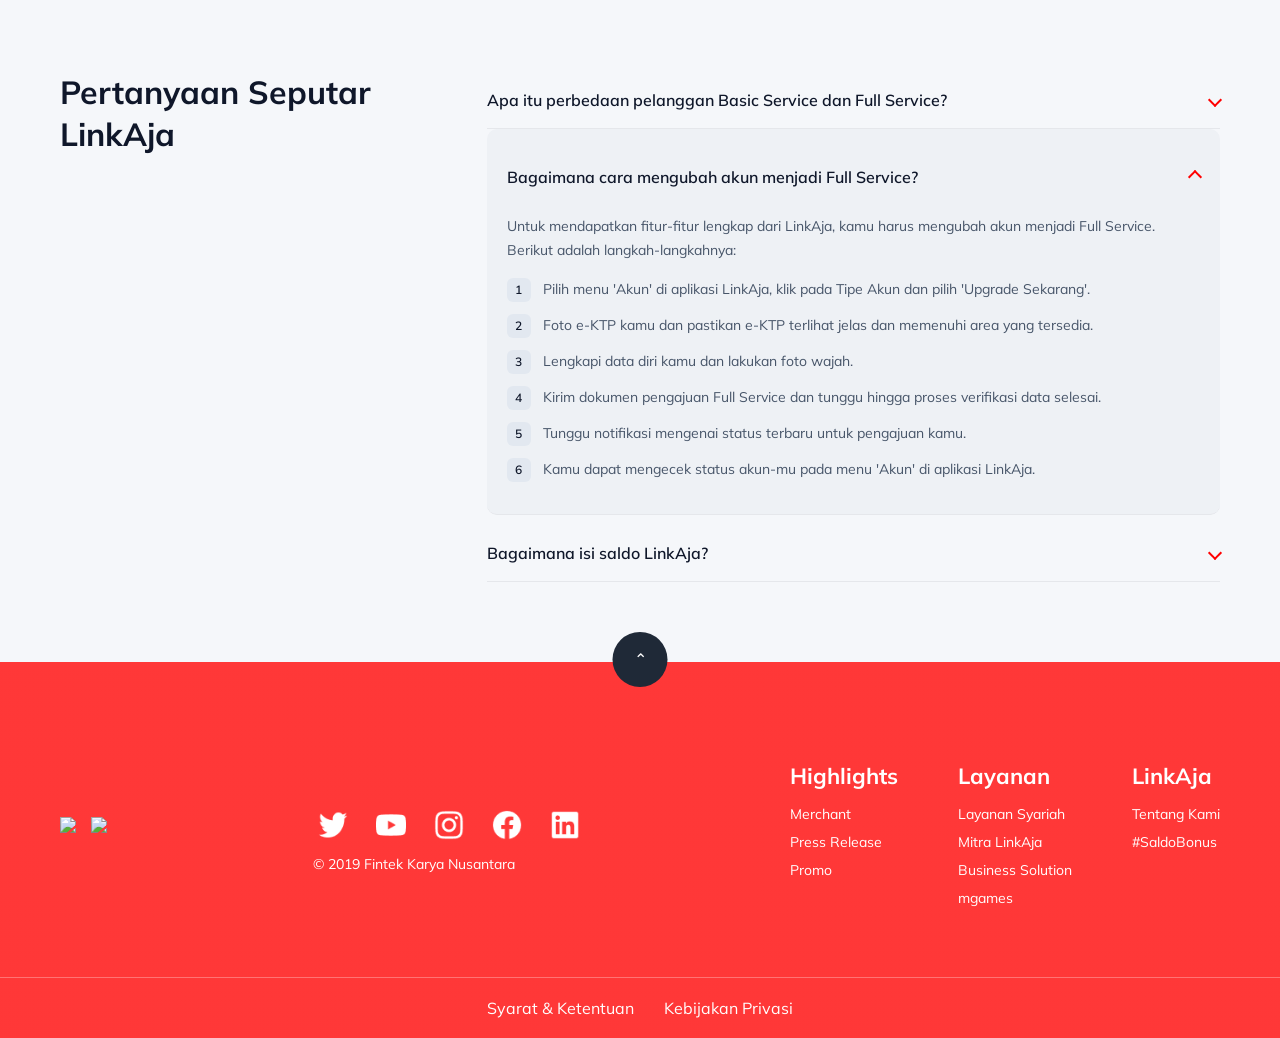
==== commit b1259e74: "update home" ====
--- a/index.html
+++ b/index.html
@@ -345,7 +345,9 @@
     </section>
     <footer class="footer">
       <!-- SCROLL -->
-      <div class="scroll-top">⌃</div>
+      <div class="tengah">
+        <a href="#top" class="scroll-top">⌃</a>
+      </div>
 
       <div class="footer-container">
         <!-- TOP AREA -->
--- a/style.css
+++ b/style.css
@@ -3,11 +3,12 @@
   padding: 0;
   box-sizing: border-box;
   font-family: "Mulish", sans-serif;
+  scroll-behavior: smooth;
 }
 
 body {
   background: white;
-  overflow-x: hidden !important; ;
+  overflow-x: hidden !important;
 }
 
 .logo {
@@ -538,6 +539,7 @@
 
 .merchant-container {
   max-width: 1200px;
+  padding: 10px;
   margin: 0 auto;
   display: flex;
   align-items: center;
@@ -934,6 +936,7 @@
 /* FOOTER */
 .footer {
   position: relative;
+  z-index: 99999999999999999999999999999;
   background:
     linear-gradient(rgba(255, 45, 45, 0.95), rgba(255, 45, 45, 0.95)),
     url("img/footer-bg.png");
@@ -942,13 +945,30 @@
   color: #fff;
   padding: 100px 0 0;
 }
-
-/* SCROLL */
+a {
+  text-decoration: none;
+  color: white;
+}
+/* SCROLL BUTTON */
 .scroll-top {
   position: absolute;
-  top: -25px;
+  top: -10px;
   left: 50%;
   transform: translateX(-50%);
+
+  width: 55px;
+  height: 55px;
+  background: #1f2937;
+  border-radius: 50%;
+
+  display: flex;
+  align-items: center;
+  justify-content: center;
+
+  z-index: 10;
+}
+.scroll-top {
+  margin-top: -20px;
   width: 55px;
   height: 55px;
   background: #1f2937;
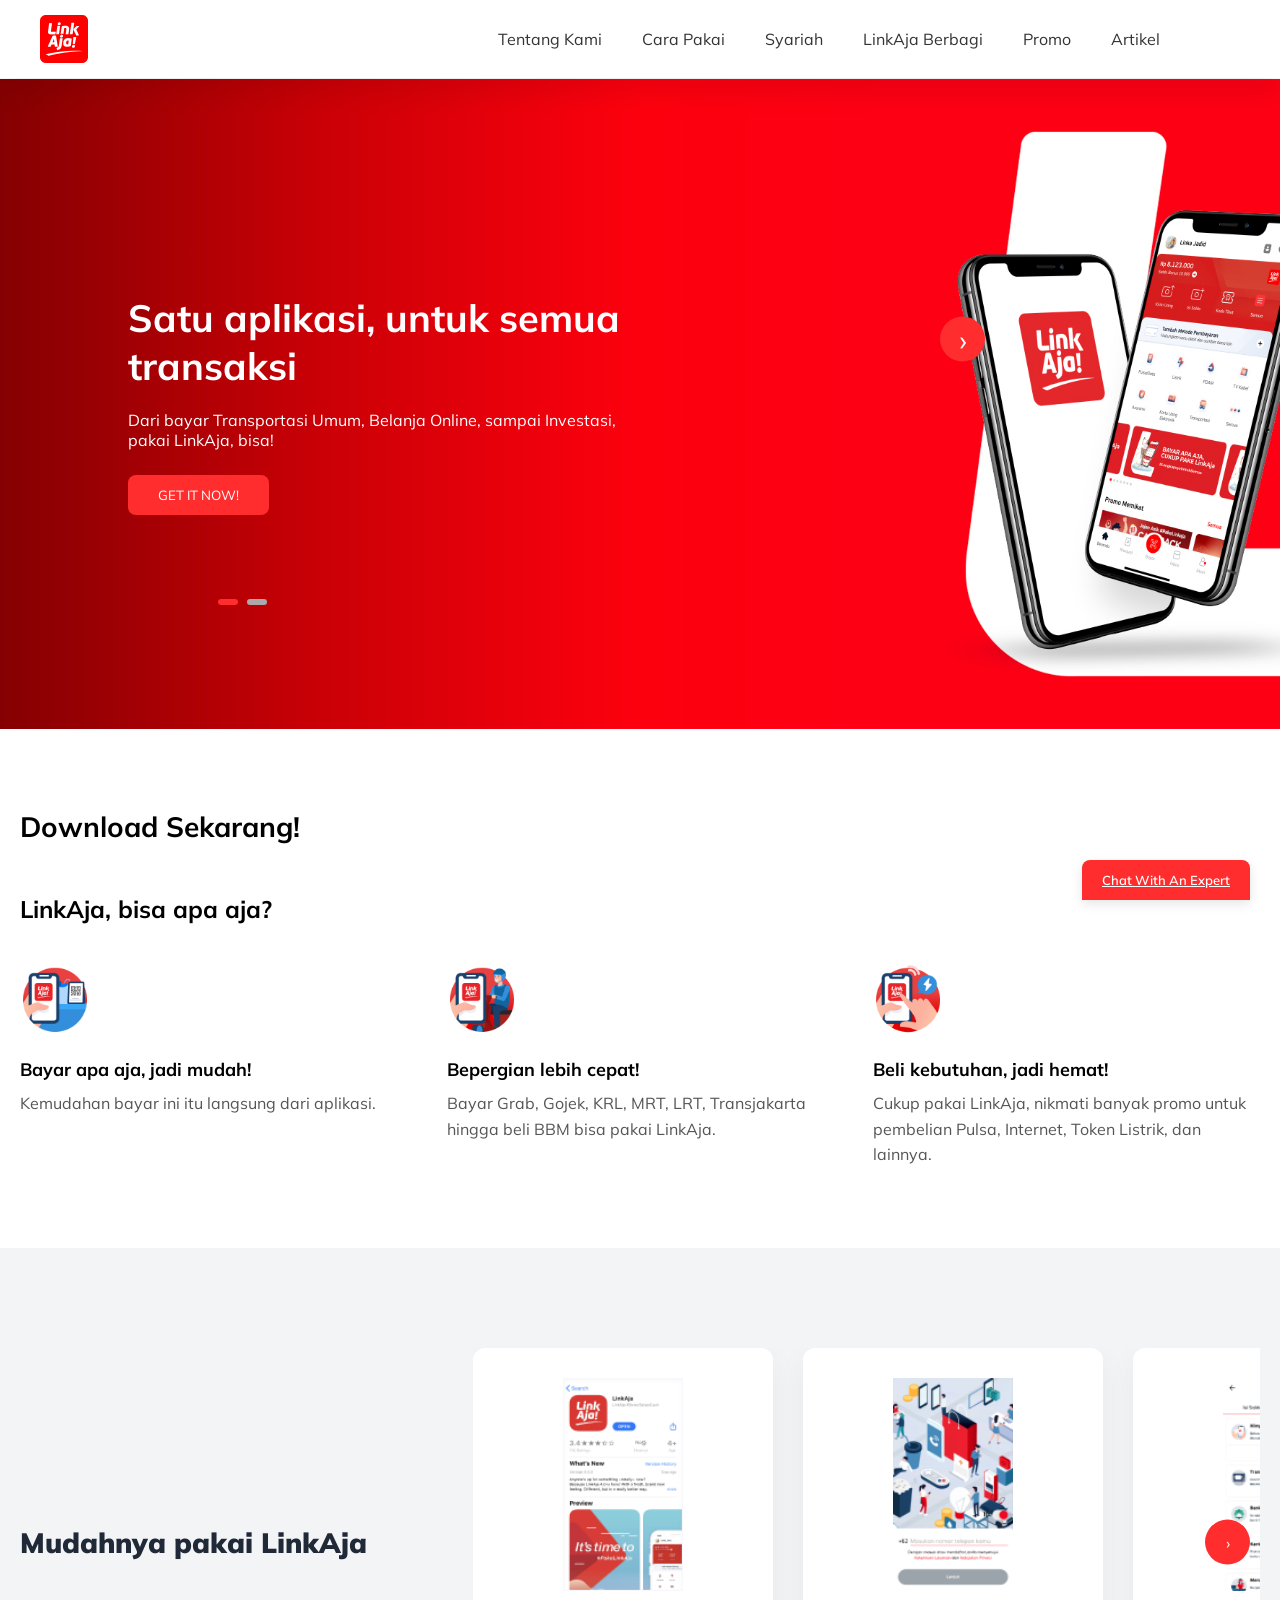
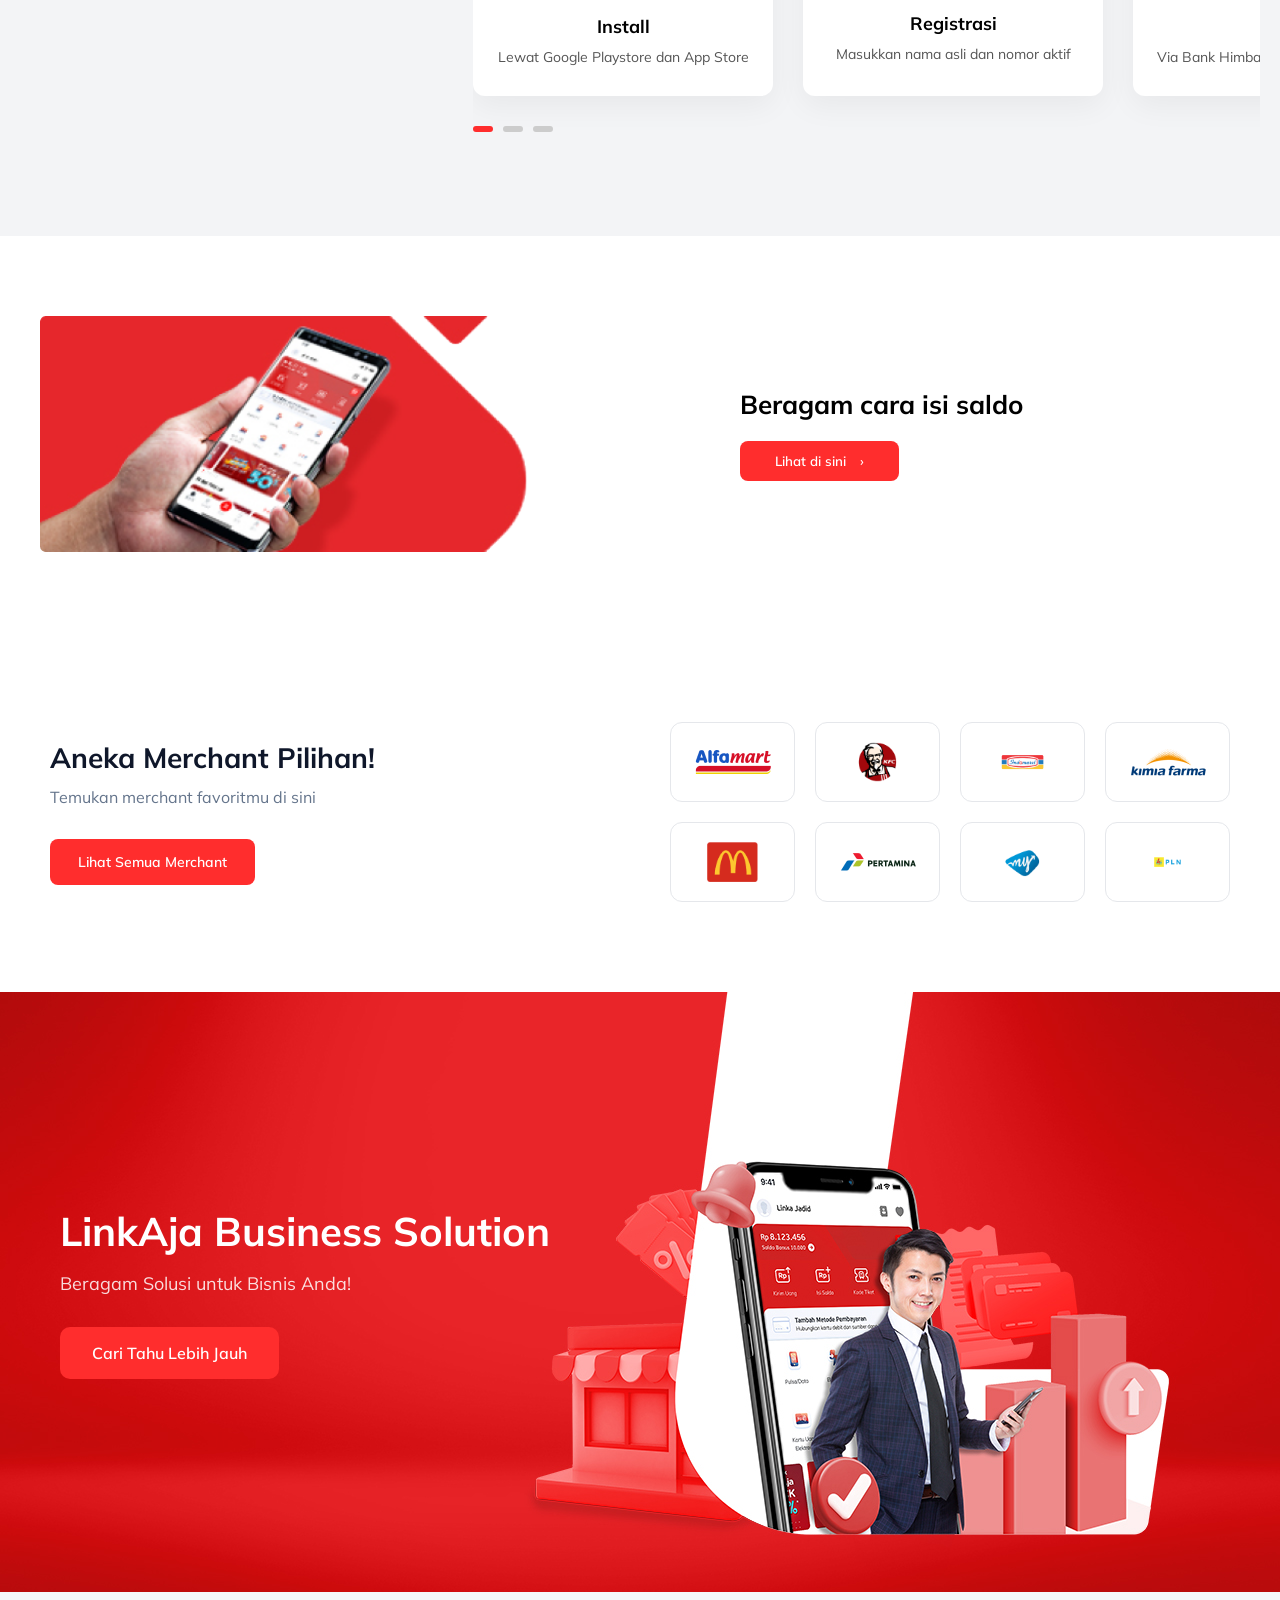
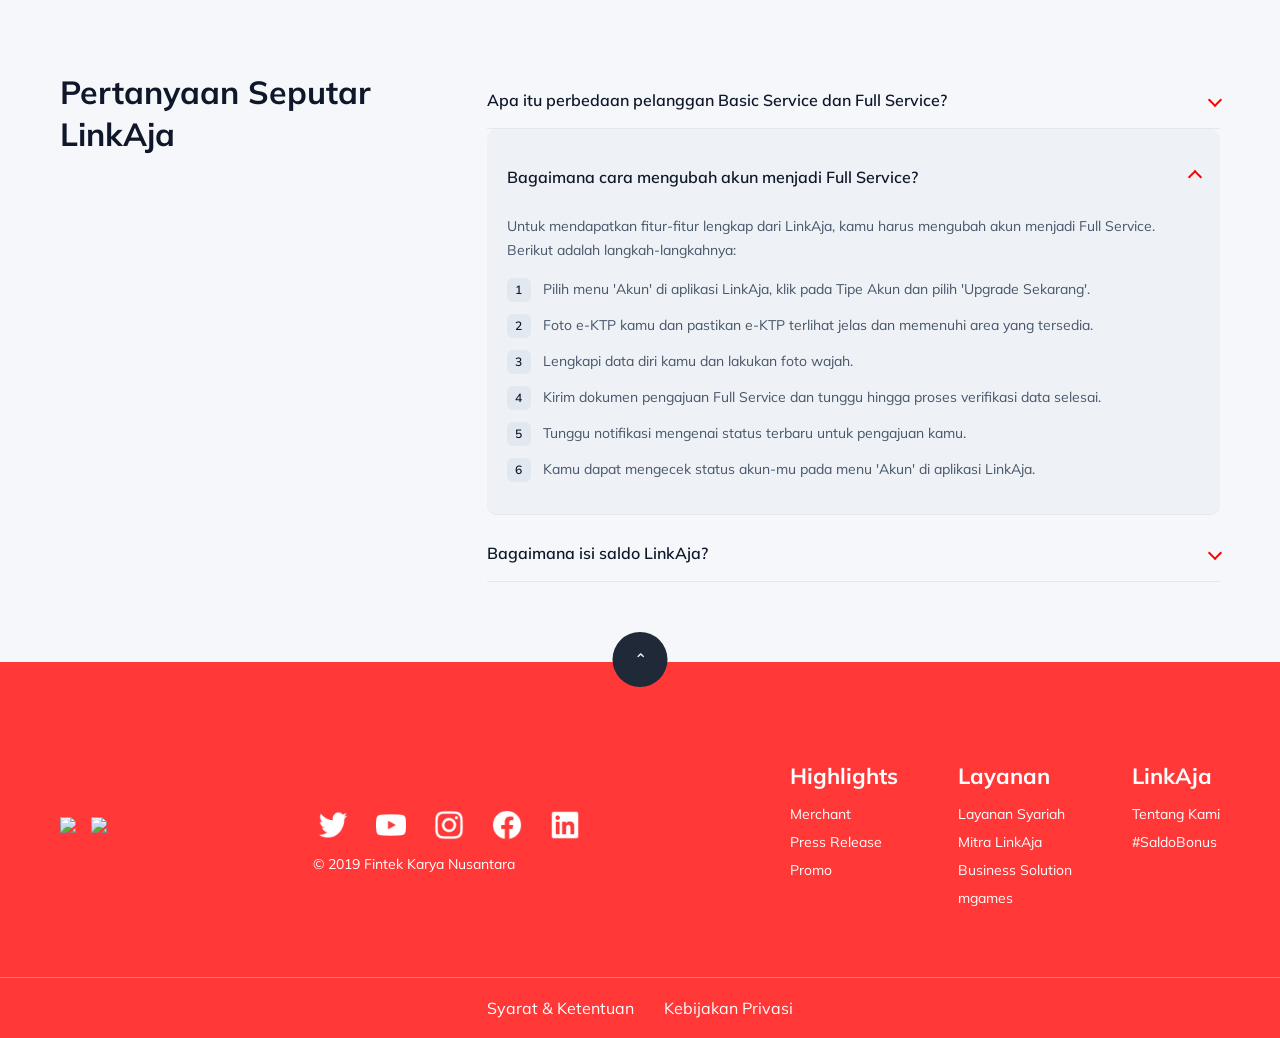
==== commit 367c6a63: "update" ====
--- a/index.html
+++ b/index.html
@@ -3,7 +3,7 @@
   <head>
     <meta charset="UTF-8" />
     <meta name="viewport" content="width=device-width, initial-scale=1.0" />
-    <title>Navbar LinkAja FIX</title>
+    <title>Linkaja</title>
 
     <link rel="preconnect" href="https://fonts.googleapis.com" />
     <link
--- a/style.css
+++ b/style.css
@@ -409,6 +409,7 @@
 .howto {
   background: #f3f4f6;
   padding: 100px 0;
+  overflow: hidden;
 }
 
 .howto-container {
@@ -683,6 +684,10 @@
     flex-direction: column;
     gap: 30px;
   }
+  .highlight-left img {
+    width: 100px;
+    display: block;
+  }
 }
 
 /* LEFT IMAGE */
@@ -1073,6 +1078,7 @@
 .chat {
   position: fixed;
   bottom: 0;
+  z-index: 99999999999999999999999999999;
   right: 30px;
   background: #ff2d2d;
   color: white;
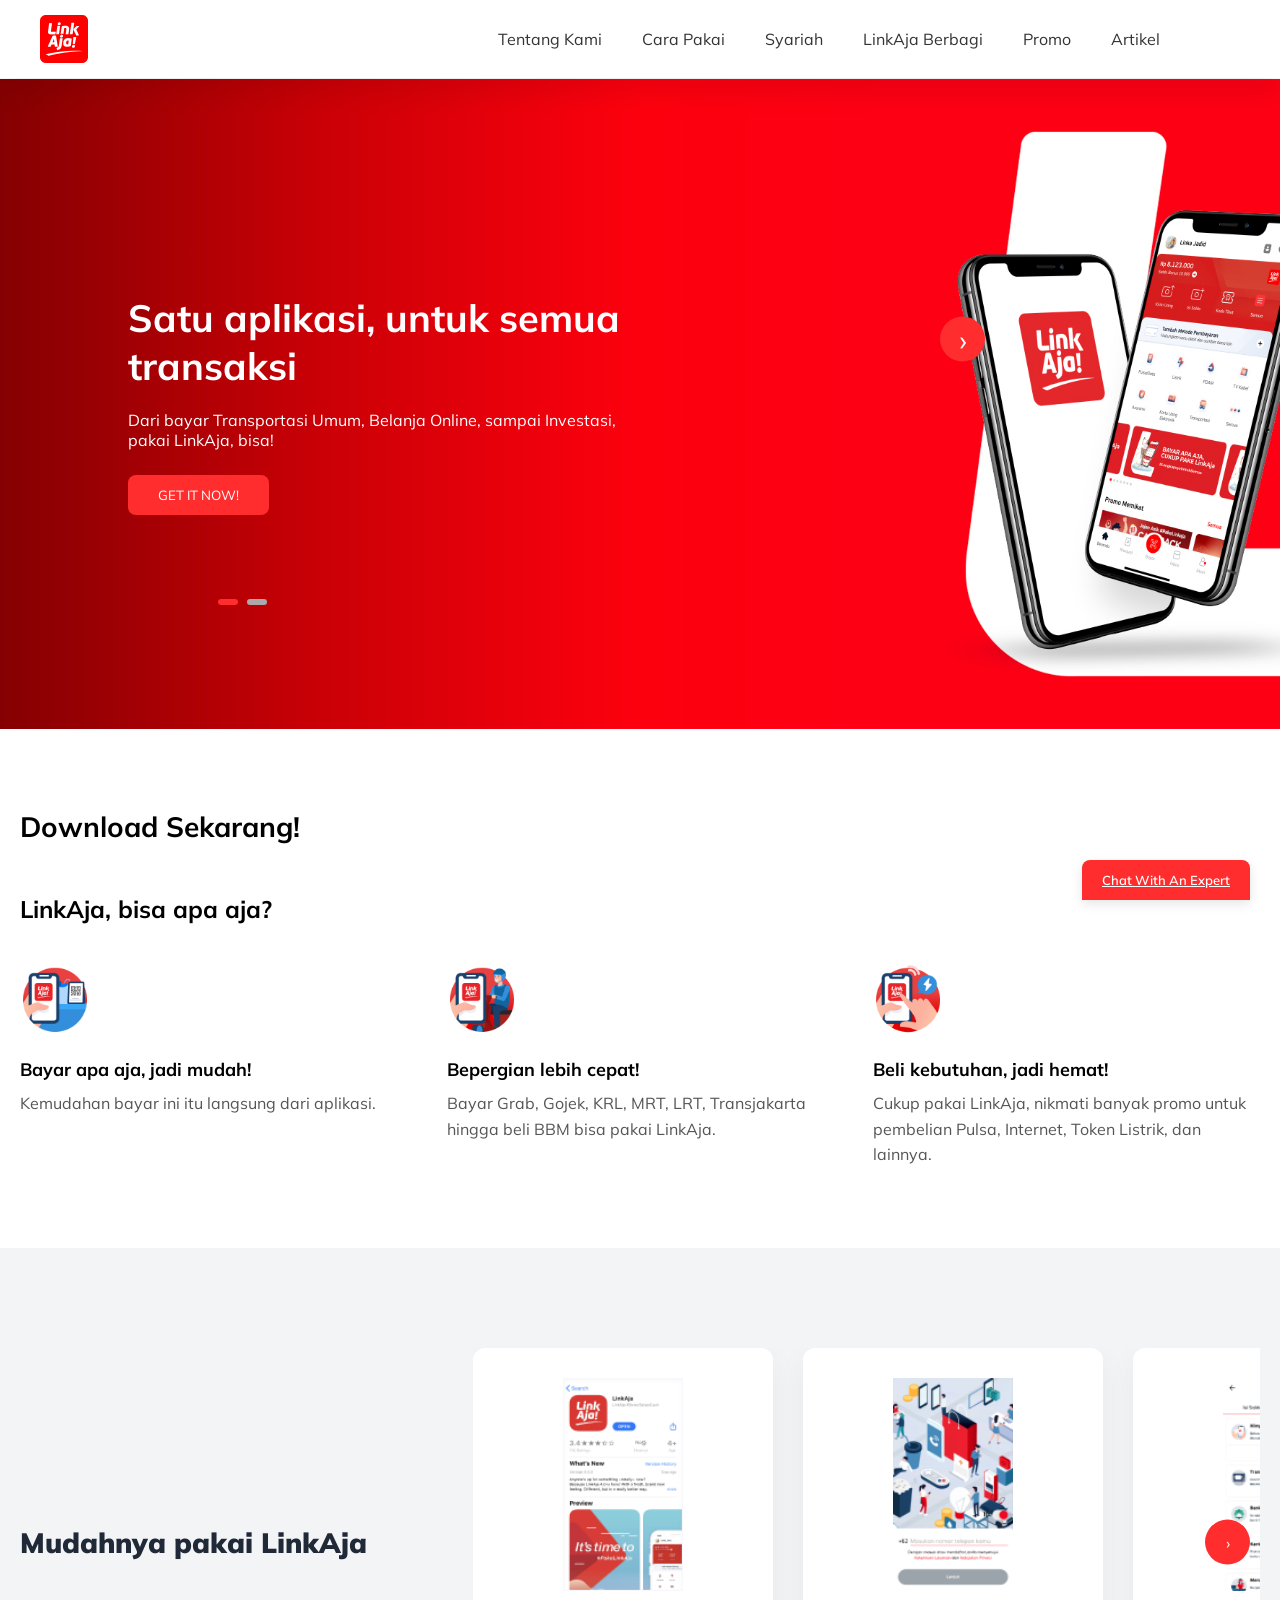
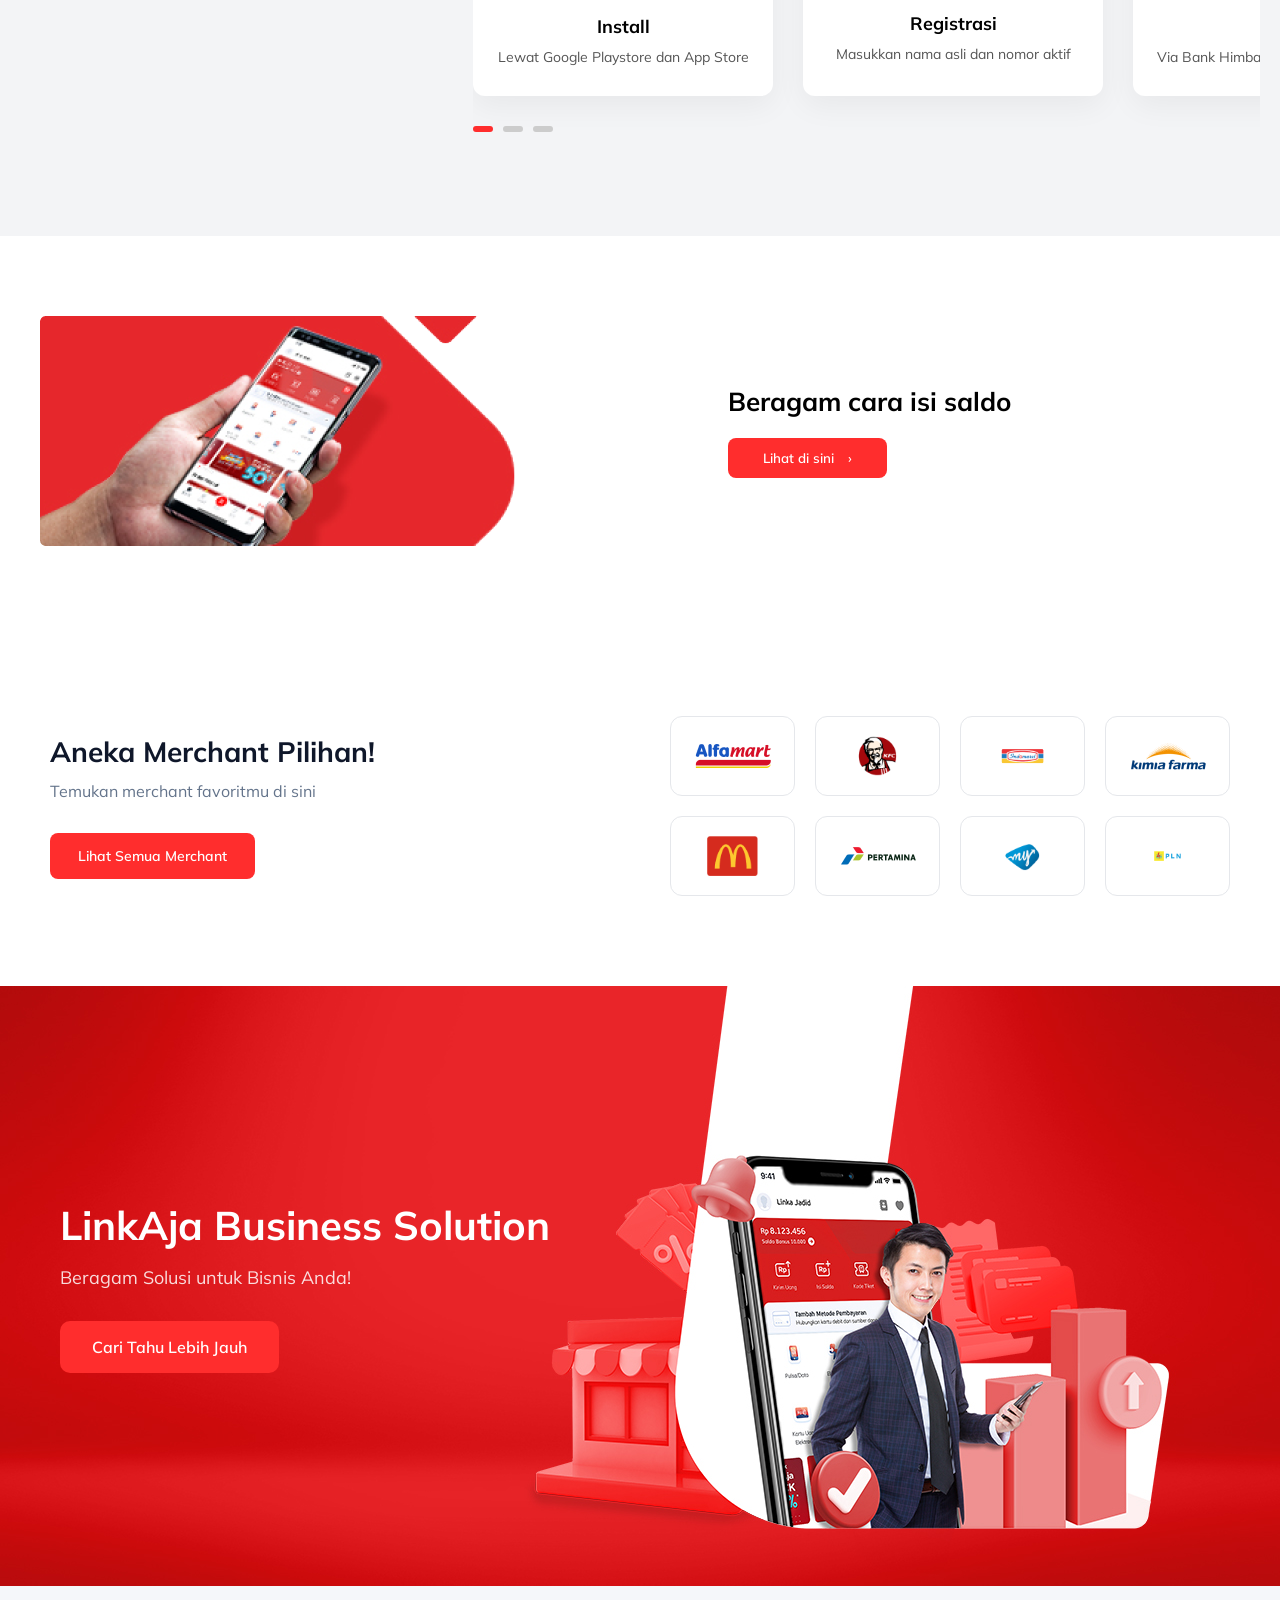
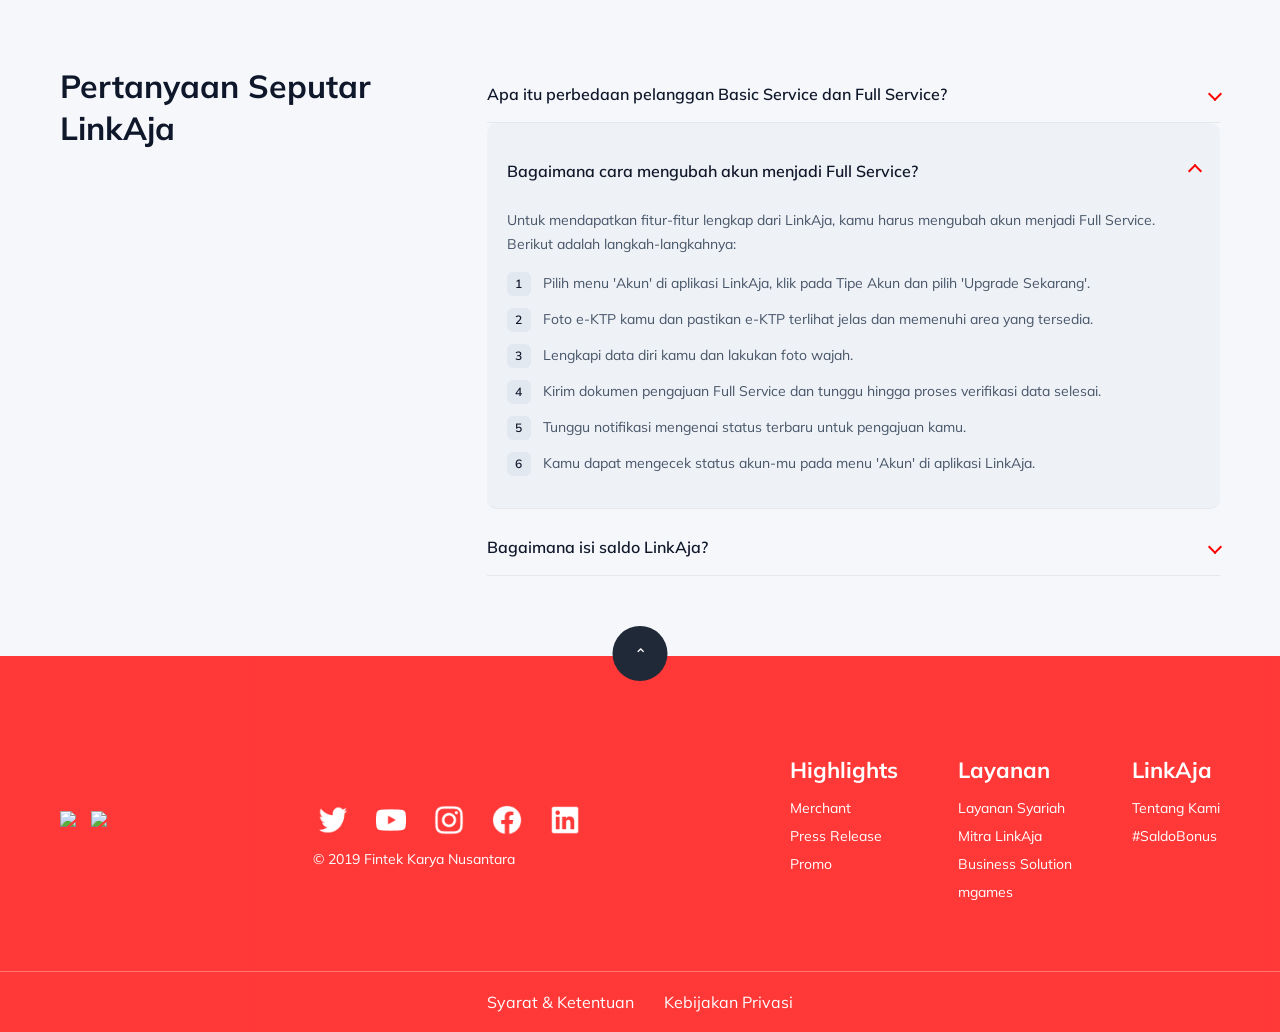
==== commit 42429e9c: "update-tentang-kami" ====
--- a/index.html
+++ b/index.html
@@ -20,12 +20,12 @@
         <img src="linkaja.png" alt="" />
 
         <div class="nav-menu">
-          <a href="#">Tentang Kami</a>
-          <a href="#">Cara Pakai</a>
-          <a href="#">Syariah</a>
-          <a href="#">LinkAja Berbagi</a>
-          <a href="#">Promo</a>
-          <a href="#">Artikel</a>
+          <a href="tentang-kami.html">Tentang Kami</a>
+          <a href="cara-pakai.html">Cara Pakai</a>
+          <a href="syariah.html">Syariah</a>
+          <a href="linkaja-berbagi.html">LinkAja Berbagi</a>
+          <a href="promo.html">Promo</a>
+          <a href="artikel.html">Artikel</a>
         </div>
 
         <div class="hamburger" id="openMenu">☰</div>
--- a/style.css
+++ b/style.css
@@ -684,15 +684,11 @@
     flex-direction: column;
     gap: 30px;
   }
-  .highlight-left img {
-    width: 100px;
-    display: block;
-  }
 }
 
 /* LEFT IMAGE */
 .highlight-left img {
-  width: 500px;
+  width: 100%;
   display: block;
 }
 
@@ -1089,3 +1085,193 @@
   cursor: pointer;
   box-shadow: 0 4px 12px rgba(0, 0, 0, 0.1);
 }
+
+/* HALAMAN TENTANG KAMI */
+/* ========================= */
+/* TENTANG KAMI */
+/* ========================= */
+.tentang-kami {
+  padding: 120px 10% 60px;
+  font-family: "Mulish", sans-serif;
+}
+
+/* CONTAINER */
+.tentang-container {
+  max-width: 1200px;
+  margin: auto;
+}
+
+/* TITLE */
+.tentang-title {
+  font-size: 32px;
+  font-weight: 700;
+  color: #0f172a;
+  margin-bottom: 50px;
+}
+
+/* WRAPPER */
+.tentang-wrapper {
+  display: flex;
+  background: #f4f6fb;
+}
+
+/* CARD */
+.tentang-card {
+  padding: 50px;
+  border-radius: 14px;
+  color: #52575c;
+  line-height: 1.8;
+  font-size: 15px;
+}
+
+/* IMAGE */
+
+.tentang-image img {
+  margin-top: -50px;
+  width: 600px;
+  border-radius: 14px;
+  object-fit: cover;
+  box-shadow: 0 10px 30px rgba(0, 0, 0, 0.1);
+}
+.tentang-image-mobile img {
+  width: 350px;
+  margin-bottom: 10px;
+  border-radius: 14px;
+  object-fit: cover;
+  box-shadow: 0 10px 30px rgba(0, 0, 0, 0.1);
+}
+.tentang-image-mobile {
+  display: none;
+}
+
+/* ========================= */
+/* RESPONSIVE */
+/* ========================= */
+@media (max-width: 1024px) {
+  .tentang-card {
+    width: 65%;
+  }
+
+  .tentang-image img {
+    width: 420px;
+  }
+}
+
+@media (max-width: 768px) {
+  .tentang-kami {
+    padding: 100px 20px 40px;
+  }
+
+  .tentang-image-mobile {
+    display: flex;
+  }
+
+  .tentang-wrapper {
+    display: flex;
+    flex-direction: column;
+  }
+
+  .tentang-container {
+    display: flex;
+    flex-direction: column;
+  }
+  .tentang-image {
+    position: static;
+    margin-bottom: 20px;
+  }
+
+  .tentang-image img {
+    width: 100%;
+  }
+
+  .tentang-card {
+    width: 100%;
+    padding: 25px;
+    font-size: 14px;
+  }
+
+  .tentang-title {
+    font-size: 24px;
+    margin-bottom: 20px;
+  }
+  .tentang-image {
+    display: none;
+  }
+}
+
+/* TVM */
+
+/* ========================= */
+/* TUJUAN VISI MISI */
+/* ========================= */
+.tvm {
+  padding: 80px 10%;
+  font-family: "Mulish", sans-serif;
+}
+
+.tvm-container {
+  max-width: 1200px;
+  margin: auto;
+  display: flex;
+  justify-content: space-between;
+  gap: 40px;
+}
+
+/* ITEM */
+.tvm-item {
+  flex: 1;
+  text-align: left;
+}
+
+/* ICON */
+.tvm-item img {
+  width: 70px;
+  margin-bottom: 20px;
+}
+
+/* TEXT */
+.tvm-text h3 {
+  font-size: 18px;
+  font-weight: 700;
+  color: #0f172a;
+  margin-bottom: 10px;
+}
+
+.tvm-text p {
+  color: #52575c;
+  line-height: 1.7;
+  font-size: 14px;
+}
+
+/* ========================= */
+/* MOBILE */
+/* ========================= */
+@media (max-width: 768px) {
+  .tvm {
+    padding: 50px 20px;
+  }
+
+  .tvm-container {
+    flex-direction: column;
+    gap: 25px;
+  }
+
+  .tvm-item {
+    display: flex;
+    align-items: flex-start;
+    gap: 15px;
+  }
+
+  .tvm-item img {
+    width: 55px;
+    margin-bottom: 0;
+  }
+
+  .tvm-text h3 {
+    font-size: 16px;
+  }
+
+  .tvm-text p {
+    font-size: 13px;
+  }
+}
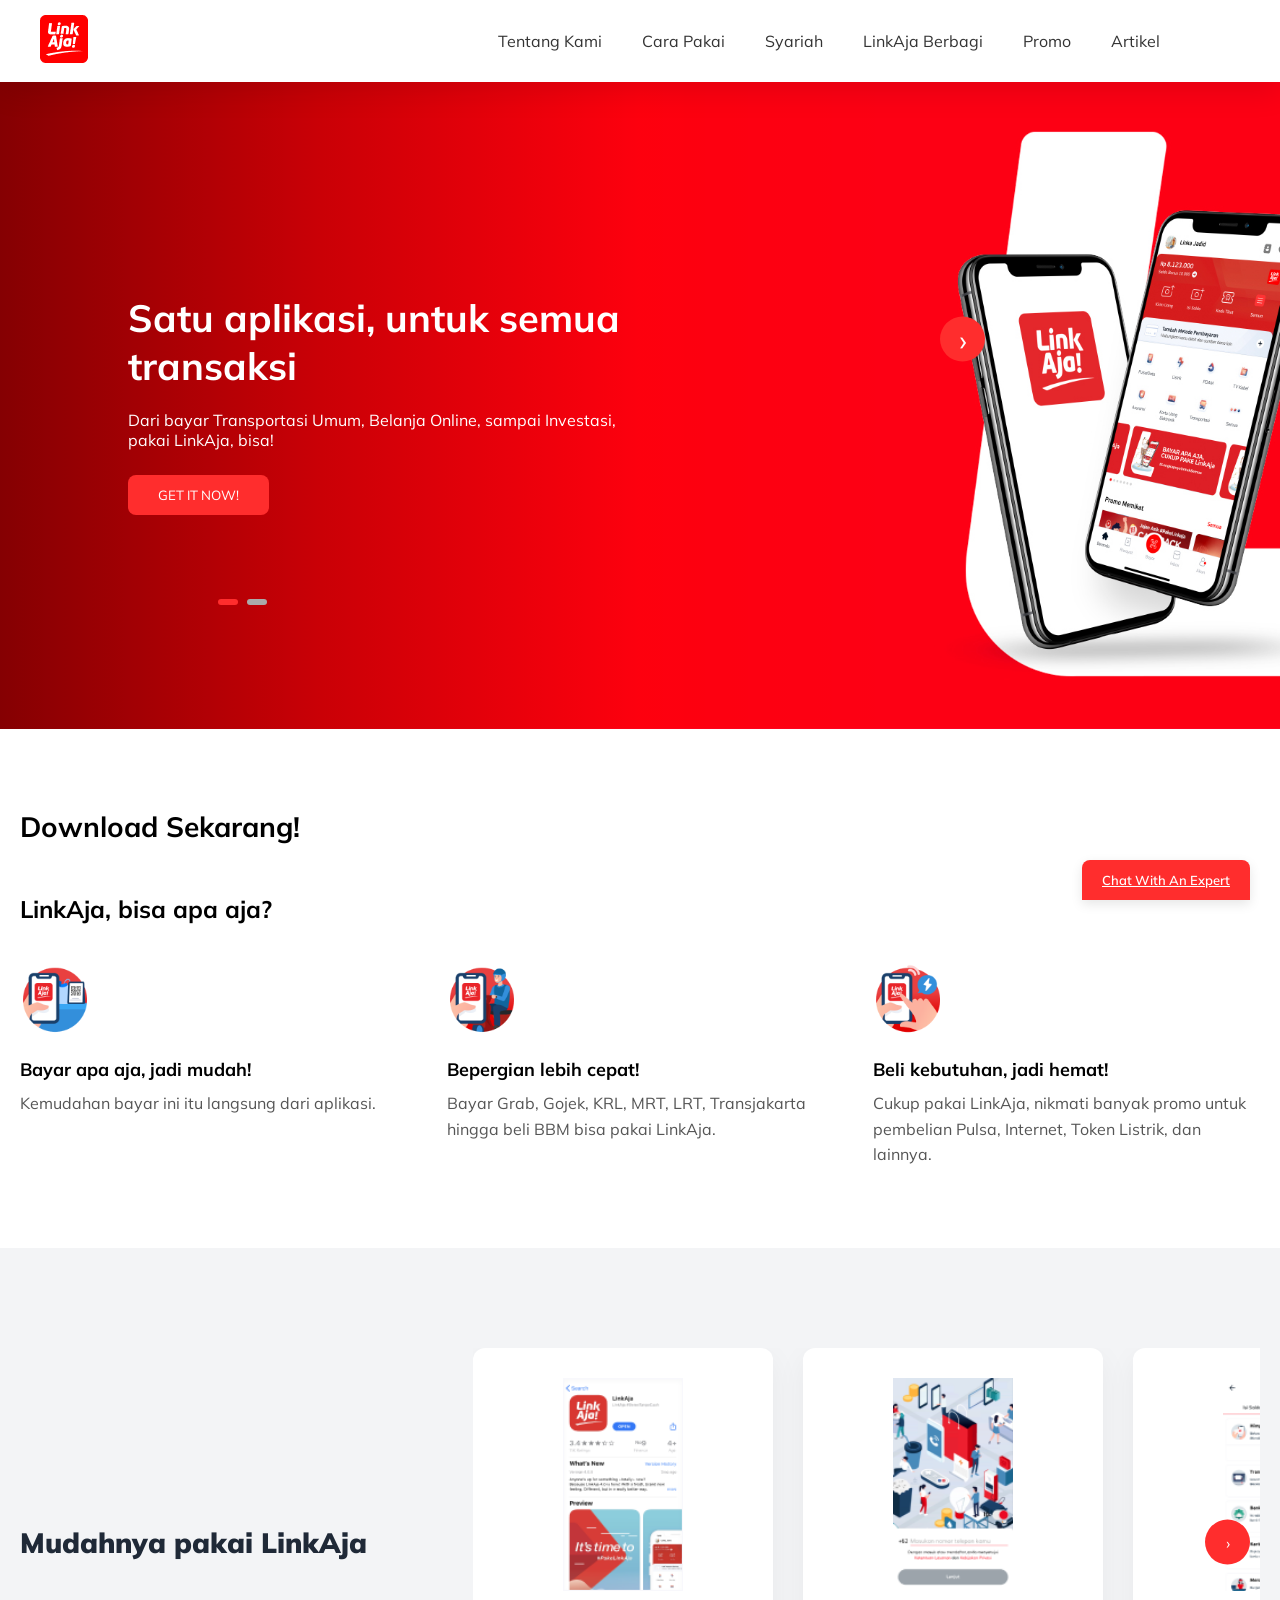
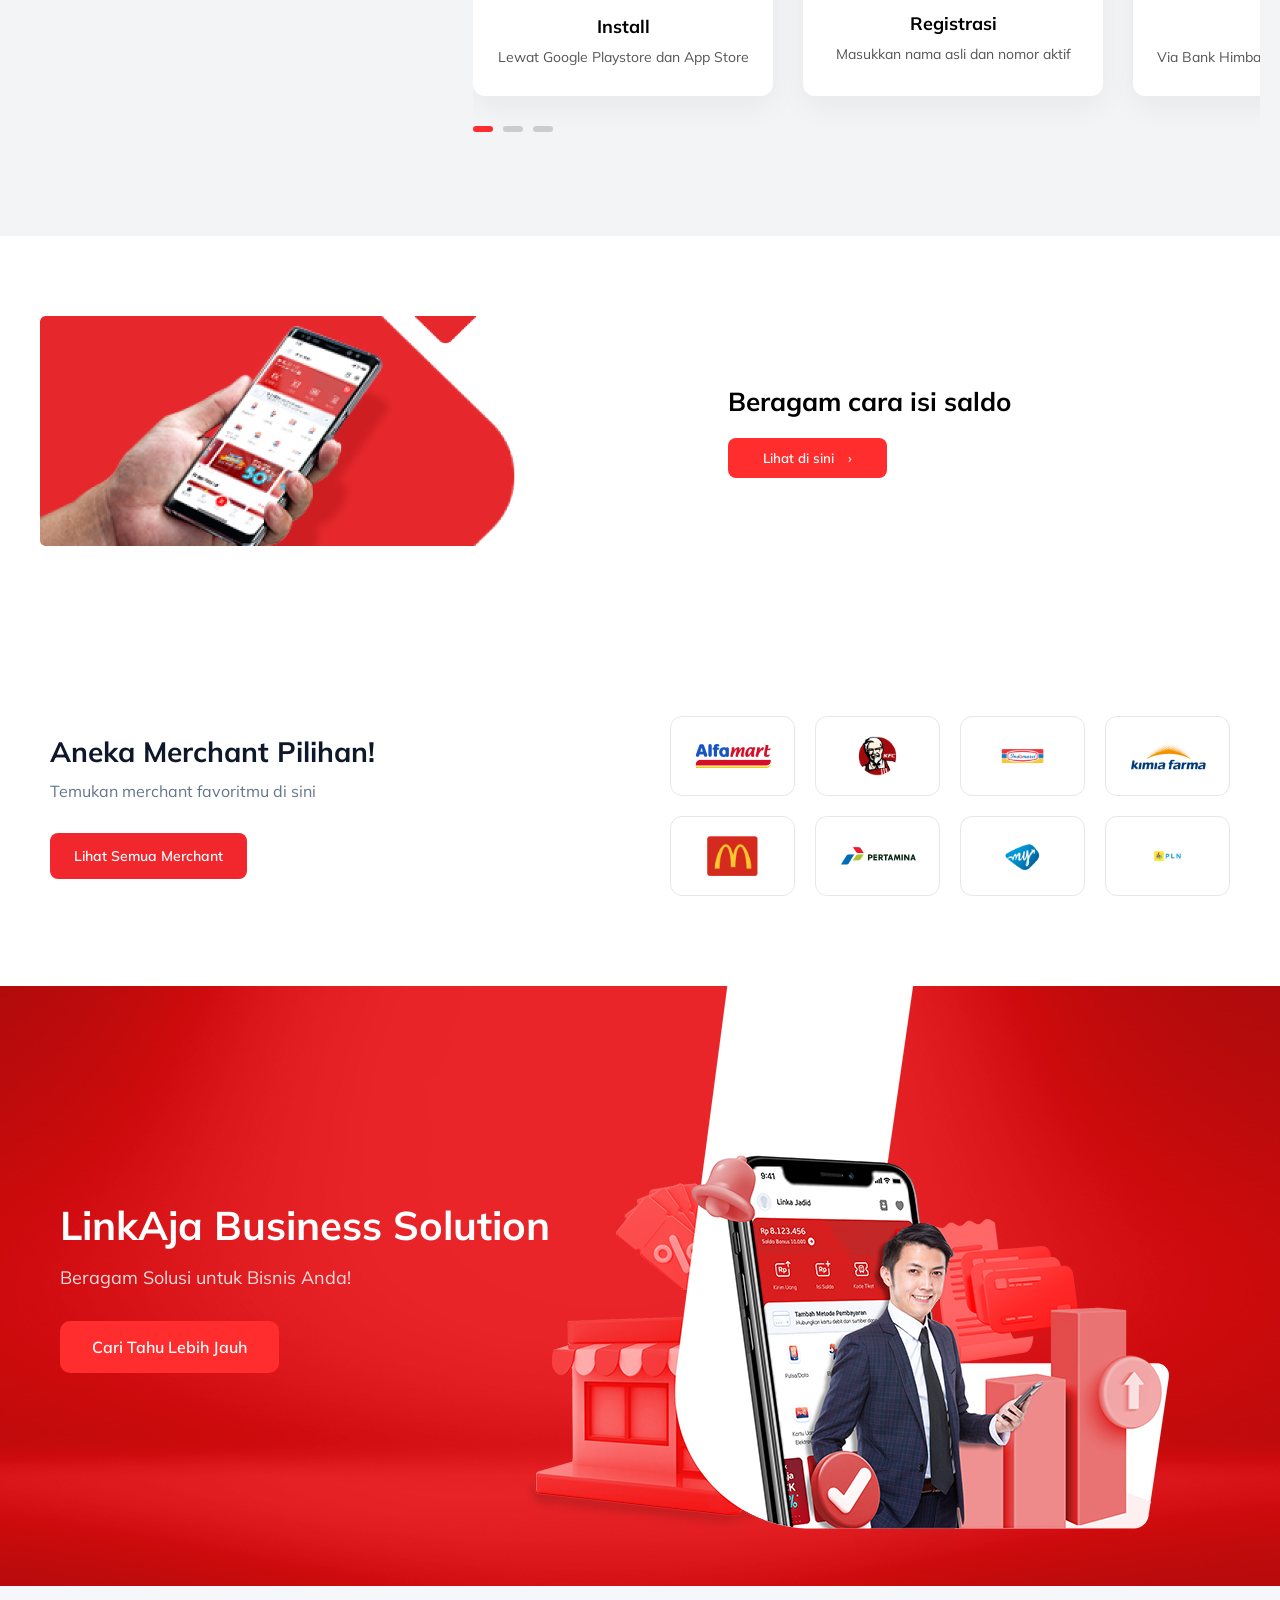
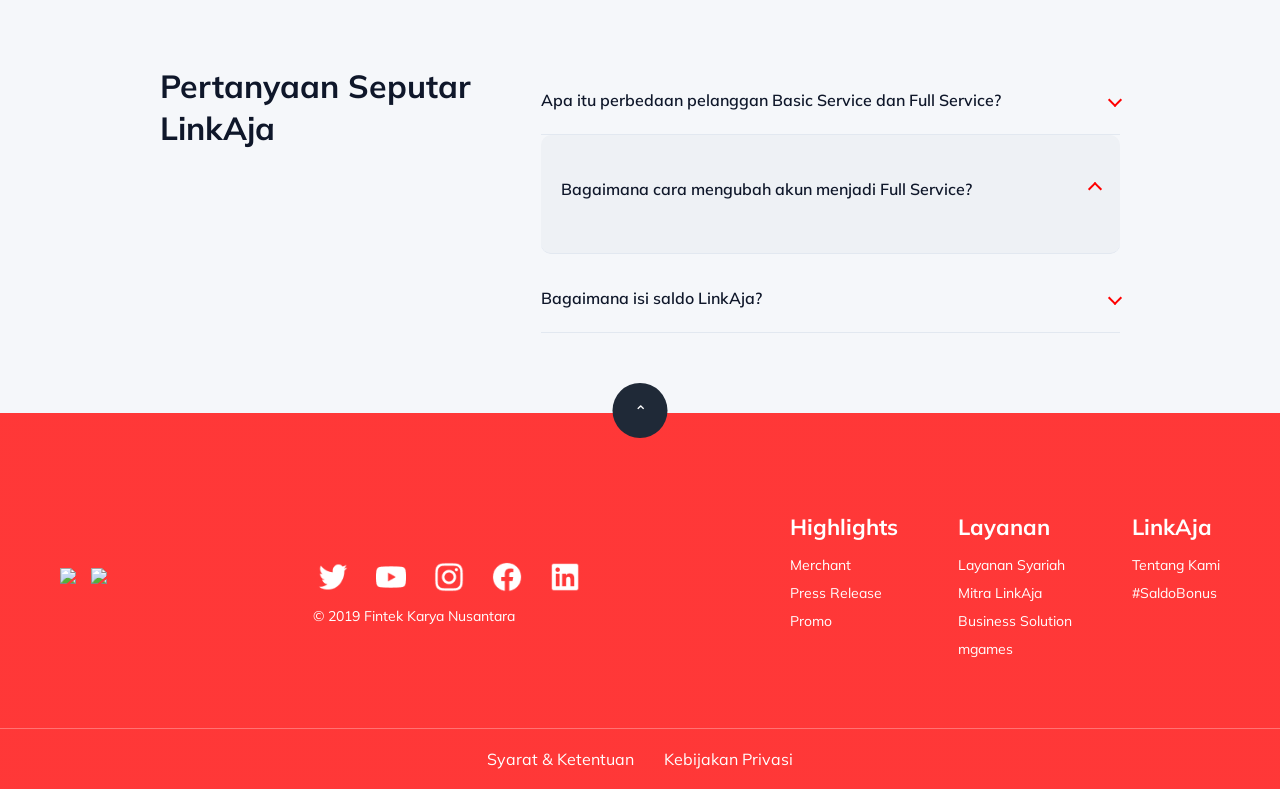
==== commit 50f1f9b1: "Update all done" ====
--- a/index.html
+++ b/index.html
@@ -17,7 +17,9 @@
   <body>
     <nav class="navbar">
       <div class="nav-container">
-        <img src="linkaja.png" alt="" />
+        <a href="/">
+          <img src="linkaja.png" alt="" />
+        </a>
 
         <div class="nav-menu">
           <a href="tentang-kami.html">Tentang Kami</a>
@@ -413,6 +415,6 @@
       </div>
     </footer>
     <script src="script.js"></script>
-    <div class="chat"><u>Chat With An Expert</u></div>
+    <a href="live-chat.html" class="chat"><u>Chat With An Expert</u></a>
   </body>
 </html>
--- a/style.css
+++ b/style.css
@@ -59,7 +59,6 @@
   cursor: pointer;
 }
 
-/* DROPDOWN MENU (DARI ATAS) */
 .mobile-menu {
   position: fixed;
   top: -100%;
@@ -101,7 +100,6 @@
   color: #333;
 }
 
-/* HERO SECTION */
 .hero {
   position: relative;
   overflow: hidden;
@@ -113,18 +111,15 @@
   transition: transform 0.6s ease;
 }
 
-/* SLIDE */
 .hero-slide {
   min-width: 100%;
   height: 650px;
   position: relative;
 
-  /* BACKGROUND IMAGE */
   background-size: cover;
   background-position: center;
 }
 
-/* SLIDE BACKGROUND */
 .hero-slide:nth-child(1) {
   background-image: url("img/hero.jpg");
 }
@@ -133,7 +128,6 @@
   background-image: url("img/hero-slider-2.jpg");
 }
 
-/* OVERLAY GRADIENT (INI YANG PENTING) */
 .overlay {
   position: absolute;
   inset: 0;
@@ -147,7 +141,6 @@
   );
 }
 
-/* CONTENT */
 .hero-content {
   position: relative;
   z-index: 2;
@@ -158,7 +151,6 @@
   padding: 0 10%;
 }
 
-/* TEXT */
 .text {
   max-width: 500px;
   color: white;
@@ -182,7 +174,6 @@
   cursor: pointer;
 }
 
-/* NEXT BUTTON */
 .hero-next {
   position: absolute;
   right: 295px;
@@ -202,7 +193,6 @@
   font-size: 30px;
 }
 
-/* DOT */
 .hero-dots {
   position: absolute;
   bottom: 120px;
@@ -242,7 +232,6 @@
 .dot.active {
   background: #ff2d2d;
 }
-/* RESPONSIVE */
 @media (max-width: 768px) {
   .hero-content {
     flex-direction: column;
@@ -267,12 +256,12 @@
 @media (max-width: 768px) {
   .hero-slide {
     height: 650px;
-    background-position: bottom center; /* INI PENTING */
+    background-position: bottom center;
   }
 
   .hero-content {
-    padding: 20px; /* GANTI dari 10% */
-    align-items: flex-start; /* BUKAN center */
+    padding: 20px;
+    align-items: flex-start;
     justify-content: flex-start;
   }
 
@@ -290,25 +279,21 @@
   }
 
   .text button {
-    width: auto; /* JANGAN FULL */
+    width: auto;
     padding: 12px 40px;
   }
 }
 
-/* Feature */
-/* SECTION */
 .features {
   padding: 80px 0;
 }
 
-/* CONTAINER */
 .container {
   max-width: 1300px;
   margin: auto;
   padding: 0 20px;
 }
 
-/* DOWNLOAD */
 .download {
   display: flex;
   align-items: center;
@@ -324,20 +309,17 @@
   height: 50px;
 }
 
-/* TITLE */
 .features-title {
   font-size: 24px;
   margin-bottom: 40px;
 }
 
-/* LIST */
 .features-list {
   display: grid;
   grid-template-columns: repeat(3, 1fr);
   gap: 40px;
 }
 
-/* ITEM */
 .feature-item img {
   width: 70px;
   margin-bottom: 20px;
@@ -392,7 +374,6 @@
   }
 }
 
-/* RESPONSIVE */
 @media (max-width: 768px) {
   .nav-menu {
     display: none;
@@ -403,9 +384,6 @@
   }
 }
 
-/* Howto */
-
-/* SECTION */
 .howto {
   background: #f3f4f6;
   padding: 100px 0;
@@ -421,7 +399,6 @@
   padding: 0 20px;
 }
 
-/* LEFT */
 .howto-left {
   flex: 1;
 }
@@ -432,21 +409,18 @@
   color: #1f2937;
 }
 
-/* RIGHT */
 .howto-right {
   flex: 2;
   position: relative;
   overflow: hidden;
 }
 
-/* WRAPPER */
 .howto-wrapper {
   display: flex;
   gap: 30px;
   transition: transform 0.5s ease;
 }
 
-/* CARD */
 .howto-card {
   min-width: 300px;
   background: white;
@@ -471,7 +445,6 @@
   color: #555;
 }
 
-/* NEXT BUTTON */
 .howto-next {
   position: absolute;
   right: 10px;
@@ -488,7 +461,6 @@
   cursor: pointer;
 }
 
-/* DOT */
 .howto-dots {
   margin-top: 20px;
 }
@@ -506,7 +478,6 @@
   background: #ff2d2d;
 }
 
-/* MOBILE */
 @media (max-width: 768px) {
   .howto-container {
     flex-direction: column;
@@ -548,7 +519,6 @@
   gap: 60px;
 }
 
-/* LEFT */
 .merchant-left {
   flex: 1;
 }
@@ -582,7 +552,6 @@
   background-color: #e62626;
 }
 
-/* RIGHT */
 .merchant-right {
   flex: 1;
 }
@@ -623,7 +592,6 @@
     gap: 30px;
   }
 
-  /* LEFT (TEXT) */
   .merchant-left {
     width: 100%;
   }
@@ -644,7 +612,6 @@
     border-radius: 8px;
   }
 
-  /* GRID */
   .merchant-right {
     width: 100%;
   }
@@ -664,7 +631,7 @@
     max-height: 36px;
   }
 }
-/* HIGHLIGHT */
+
 /* HIGHLIGHT SECTION */
 .highlight {
   padding: 80px 0;
@@ -686,13 +653,11 @@
   }
 }
 
-/* LEFT IMAGE */
 .highlight-left img {
   width: 100%;
   display: block;
 }
 
-/* RIGHT TEXT */
 .highlight-right {
   text-align: left;
   flex: 1;
@@ -704,7 +669,6 @@
   margin-bottom: 20px;
 }
 
-/* BUTTON */
 .btn-secondary {
   background: #ff2d2d;
   color: white;
@@ -814,7 +778,6 @@
   padding: 0 20px;
 }
 
-/* LEFT */
 .faq-left {
   flex: 1;
 }
@@ -826,18 +789,15 @@
   line-height: 1.3;
 }
 
-/* RIGHT */
 .faq-right {
   flex: 2;
 }
 
-/* ITEM */
 .faq-item {
   border-bottom: 1px solid #e5e7eb;
   transition: 0.3s;
 }
 
-/* ACTIVE BACKGROUND */
 .faq-item.active {
   background: #eef1f5;
   border-radius: 10px;
@@ -845,7 +805,6 @@
   margin-bottom: 10px;
 }
 
-/* QUESTION */
 .faq-question {
   font-size: 16px;
   font-weight: 600;
@@ -857,7 +816,6 @@
   padding: 18px 0;
 }
 
-/* ARROW */
 .arrow {
   width: 10px;
   height: 10px;
@@ -871,7 +829,6 @@
   transform: rotate(-135deg);
 }
 
-/* ANSWER */
 .faq-answer {
   display: none;
   margin-top: 10px;
@@ -884,7 +841,6 @@
   display: block;
 }
 
-/* STEP NUMBER STYLE */
 .faq-steps {
   margin-top: 15px;
   padding-left: 0;
@@ -934,7 +890,6 @@
   }
 }
 
-/* FOOTER */
 .footer {
   position: relative;
   z-index: 99999999999999999999999999999;
@@ -950,7 +905,7 @@
   text-decoration: none;
   color: white;
 }
-/* SCROLL BUTTON */
+
 .scroll-top {
   position: absolute;
   top: -10px;
@@ -979,21 +934,18 @@
   justify-content: center;
 }
 
-/* CONTAINER */
 .footer-container {
   max-width: 1200px;
   margin: auto;
   padding: 0 20px;
 }
 
-/* TOP LAYOUT */
 .footer-top {
   display: flex;
   justify-content: space-between;
   align-items: center;
 }
 
-/* LEFT */
 .footer-left {
   display: flex;
   gap: 15px;
@@ -1003,7 +955,6 @@
   height: 45px;
 }
 
-/* CENTER */
 .footer-center {
   text-align: left;
 }
@@ -1024,7 +975,6 @@
   font-size: 14px;
 }
 
-/* RIGHT MENU */
 .footer-menu {
   display: flex;
   gap: 60px;
@@ -1041,7 +991,6 @@
   font-size: 14px;
 }
 
-/* BOTTOM */
 .footer-bottom {
   margin-top: 60px;
   border-top: 1px solid rgba(255, 255, 255, 0.3);
@@ -1087,21 +1036,17 @@
 }
 
 /* HALAMAN TENTANG KAMI */
-/* ========================= */
-/* TENTANG KAMI */
-/* ========================= */
+
 .tentang-kami {
   padding: 120px 10% 60px;
   font-family: "Mulish", sans-serif;
 }
 
-/* CONTAINER */
 .tentang-container {
   max-width: 1200px;
   margin: auto;
 }
 
-/* TITLE */
 .tentang-title {
   font-size: 32px;
   font-weight: 700;
@@ -1109,13 +1054,11 @@
   margin-bottom: 50px;
 }
 
-/* WRAPPER */
 .tentang-wrapper {
   display: flex;
   background: #f4f6fb;
 }
 
-/* CARD */
 .tentang-card {
   padding: 50px;
   border-radius: 14px;
@@ -1124,8 +1067,6 @@
   font-size: 15px;
 }
 
-/* IMAGE */
-
 .tentang-image img {
   margin-top: -50px;
   width: 600px;
@@ -1144,9 +1085,6 @@
   display: none;
 }
 
-/* ========================= */
-/* RESPONSIVE */
-/* ========================= */
 @media (max-width: 1024px) {
   .tentang-card {
     width: 65%;
@@ -1199,11 +1137,6 @@
   }
 }
 
-/* TVM */
-
-/* ========================= */
-/* TUJUAN VISI MISI */
-/* ========================= */
 .tvm {
   padding: 80px 10%;
   font-family: "Mulish", sans-serif;
@@ -1217,19 +1150,16 @@
   gap: 40px;
 }
 
-/* ITEM */
 .tvm-item {
   flex: 1;
   text-align: left;
 }
 
-/* ICON */
 .tvm-item img {
   width: 70px;
   margin-bottom: 20px;
 }
 
-/* TEXT */
 .tvm-text h3 {
   font-size: 18px;
   font-weight: 700;
@@ -1243,9 +1173,6 @@
   font-size: 14px;
 }
 
-/* ========================= */
-/* MOBILE */
-/* ========================= */
 @media (max-width: 768px) {
   .tvm {
     padding: 50px 20px;
@@ -1275,3 +1202,678 @@
     font-size: 13px;
   }
 }
+
+/* Jangkauan */
+
+.jangkauan-section {
+  padding: 80px 20px;
+  display: flex;
+  justify-content: center;
+  width: 100%;
+}
+
+.jangkauan-container {
+  width: 100%;
+  max-width: 1140px;
+}
+
+.jangkauan-grid {
+  display: grid;
+  grid-template-columns: 1fr 1.1fr;
+  grid-template-rows: auto 1fr;
+  position: relative;
+}
+
+.jangkauan-bg {
+  grid-column: 1 / 3;
+  grid-row: 2 / 3;
+  background-color: #f8f9fb;
+  border-radius: 12px;
+  z-index: 1;
+}
+
+.jangkauan-title {
+  grid-column: 1 / 2;
+  grid-row: 1 / 2;
+  font-size: 36px;
+  font-weight: 700;
+  color: #0b132a;
+  line-height: 1.4;
+  padding: 0 40px 30px 0;
+  z-index: 2;
+  align-self: end;
+}
+
+.jangkauan-desc {
+  grid-column: 1 / 2;
+  grid-row: 2 / 3;
+  z-index: 2;
+  padding: 40px 40px 60px 0;
+  display: flex;
+  align-items: flex-start;
+}
+
+.jangkauan-desc p {
+  font-size: 16px;
+  line-height: 1.8;
+  padding-left: 40px;
+  color: #64748b;
+}
+
+.jangkauan-image {
+  grid-column: 2 / 3;
+  grid-row: 1 / 3;
+  z-index: 3;
+  display: flex;
+  align-items: center;
+  justify-content: flex-end;
+  padding-left: 20px;
+}
+
+.jangkauan-image img {
+  width: 100%;
+  height: auto;
+  border-radius: 12px;
+  display: block;
+}
+
+@media (max-width: 768px) {
+  .jangkauan-desc p {
+    font-size: 16px;
+    line-height: 1.8;
+    color: #64748b;
+    padding-left: 0px;
+  }
+  .jangkauan-section {
+    padding: 40px 20px;
+  }
+
+  .jangkauan-grid {
+    grid-template-columns: 1fr;
+    grid-template-rows: auto auto auto;
+  }
+
+  .jangkauan-image {
+    grid-column: 1 / 2;
+    grid-row: 1 / 2;
+    padding-left: 0;
+    margin-bottom: 24px;
+    justify-content: center;
+  }
+
+  .jangkauan-bg {
+    grid-column: 1 / 2;
+    grid-row: 2 / 4;
+    border-radius: 16px;
+  }
+
+  .jangkauan-title {
+    grid-column: 1 / 2;
+    grid-row: 2 / 3;
+    font-size: 26px;
+    padding: 30px 24px 15px 24px;
+  }
+
+  .jangkauan-desc {
+    grid-column: 1 / 2;
+    grid-row: 3 / 4;
+    padding: 0 24px 30px 24px;
+  }
+
+  .jangkauan-desc p {
+    font-size: 15px;
+  }
+
+  .desktop-break {
+    display: none;
+  }
+}
+
+/* funding */
+
+.slider-section {
+  padding: 40px 20px;
+  display: flex;
+  justify-content: center;
+  width: 100%;
+}
+
+.slider-container {
+  width: 100%;
+  max-width: 1000px;
+}
+
+.slide {
+  display: none;
+  flex-direction: column;
+  gap: 24px;
+  animation: fadeIn 0.5s ease-in-out;
+  margin-bottom: 30px;
+}
+
+.slide.active {
+  display: flex;
+}
+
+@keyframes fadeIn {
+  from {
+    opacity: 0;
+    transform: translateY(10px);
+  }
+  to {
+    opacity: 1;
+    transform: translateY(0);
+  }
+}
+
+.slide-image {
+  width: 100%;
+}
+
+.slide-image img {
+  width: 100%;
+  height: auto;
+  border-radius: 12px;
+  display: block;
+  box-shadow: 0 4px 15px rgba(0, 0, 0, 0.05);
+}
+
+.slide-content {
+  width: 100%;
+  display: flex;
+  flex-direction: column;
+  justify-content: center;
+}
+
+.slide-title {
+  font-size: 24px;
+  font-weight: 700;
+  color: #0b132a;
+  line-height: 1.4;
+  margin-bottom: 16px;
+}
+
+.slide-desc {
+  font-size: 15px;
+  line-height: 1.8;
+  color: #64748b;
+}
+
+.nav-arrow {
+  background: none;
+  border: none;
+  cursor: pointer;
+  display: flex;
+  align-items: center;
+  justify-content: center;
+  padding: 10px;
+}
+
+.nav-arrow svg {
+  width: 20px;
+  height: 20px;
+  stroke: #ef4444;
+  stroke-width: 2;
+  fill: none;
+  transition: transform 0.2s;
+}
+
+.nav-arrow:hover svg {
+  transform: scale(1.1);
+}
+
+.nav-arrow:disabled {
+  opacity: 0;
+  cursor: default;
+}
+
+.desktop-nav {
+  display: none;
+  align-items: center;
+  justify-content: space-between;
+  border-bottom: 1px solid #e2e8f0;
+  position: relative;
+}
+
+.desktop-tabs {
+  display: flex;
+  flex: 1;
+  justify-content: center;
+}
+
+.tab-btn {
+  background: none;
+  border: none;
+  padding: 16px 24px;
+  font-family: inherit;
+  font-size: 14px;
+  font-weight: 500;
+  color: #64748b;
+  cursor: pointer;
+  position: relative;
+  transition: color 0.3s;
+}
+
+.tab-btn:hover {
+  color: #0b132a;
+}
+
+.tab-btn.active {
+  color: #0b132a;
+  font-weight: 600;
+}
+
+.tab-btn::after {
+  content: "";
+  position: absolute;
+  bottom: -1px;
+  left: 0;
+  width: 100%;
+  height: 2px;
+  background-color: transparent;
+  transition: background-color 0.3s;
+}
+
+.tab-btn.active::after {
+  background-color: #ef4444;
+}
+
+.mobile-nav {
+  display: flex;
+  align-items: center;
+  justify-content: space-between;
+  background-color: #f8f9fa;
+  border-bottom: 2px solid #ef4444;
+  padding: 12px 16px;
+}
+
+.mobile-tab-text {
+  font-size: 14px;
+  font-weight: 600;
+  color: #0b132a;
+}
+
+@media (min-width: 768px) {
+  .slider-section {
+    padding: 80px 20px;
+  }
+
+  .slide {
+    flex-direction: row;
+    align-items: center;
+    gap: 60px;
+    margin-bottom: 50px;
+  }
+
+  .slide-image {
+    flex: 1.2;
+  }
+
+  .slide-content {
+    flex: 1;
+  }
+
+  .slide-title {
+    font-size: 32px;
+  }
+
+  .slide-desc {
+    font-size: 16px;
+  }
+
+  .desktop-nav {
+    display: flex;
+  }
+
+  .mobile-nav {
+    display: none;
+  }
+}
+
+.info-section {
+  padding: 60px 20px;
+  display: flex;
+  flex-direction: column;
+  align-items: center;
+  width: 100%;
+}
+
+.info-container {
+  width: 100%;
+  max-width: 1000px;
+  display: flex;
+  flex-direction: column;
+  gap: 80px;
+}
+
+.info-item {
+  display: grid;
+
+  grid-template-columns: 1fr 1fr;
+  grid-template-rows: auto 1fr;
+  gap: 20px 60px;
+  align-items: start;
+}
+
+.info-category {
+  grid-column: 1 / 2;
+  grid-row: 1 / 2;
+  font-size: 24px;
+  font-weight: 700;
+  color: #0b132a;
+}
+
+.info-content {
+  grid-column: 1 / 2;
+  grid-row: 2 / 3;
+  display: flex;
+  flex-direction: column;
+  gap: 16px;
+}
+
+.info-title {
+  font-size: 18px;
+  font-weight: 700;
+  color: #0b132a;
+}
+
+.info-desc {
+  font-size: 15px;
+  line-height: 1.8;
+  color: #64748b;
+  margin-bottom: 8px;
+}
+
+.info-image {
+  grid-column: 2 / 3;
+  grid-row: 1 / 3;
+  width: 100%;
+}
+
+.info-image img {
+  width: 100%;
+  height: auto;
+  border-radius: 12px;
+  object-fit: cover;
+  box-shadow: 0 4px 15px rgba(0, 0, 0, 0.05);
+  display: block;
+}
+
+.btn-primary {
+  display: inline-flex;
+  align-items: center;
+  justify-content: space-between;
+  background-color: #f2272e;
+  color: #ffffff;
+  font-weight: 600;
+  font-size: 14px;
+  text-decoration: none;
+  padding: 14px 24px;
+  border-radius: 8px;
+  width: fit-content;
+  transition: background-color 0.3s;
+}
+
+.btn-primary:hover {
+  background-color: #d11f25;
+}
+
+.btn-arrow {
+  margin-left: 30px;
+  font-weight: bold;
+}
+
+@media (max-width: 768px) {
+  .info-section {
+    padding: 40px 20px;
+  }
+
+  .info-container {
+    gap: 60px;
+  }
+
+  .info-item {
+    display: flex;
+    flex-direction: column;
+    gap: 16px;
+  }
+
+  .info-category {
+    font-size: 22px;
+  }
+
+  .info-title {
+    font-size: 20px;
+    margin-top: 8px;
+  }
+
+  .btn-primary {
+    width: 100%;
+  }
+}
+
+.life-section {
+  padding: 60px 20px;
+  display: flex;
+  justify-content: center;
+  width: 100%;
+}
+
+.life-container {
+  width: 100%;
+  max-width: 1140px;
+}
+
+.life-title {
+  font-size: 28px;
+  font-weight: 700;
+  color: #0b132a;
+  margin-bottom: 30px;
+  text-align: left;
+}
+
+.desktop img {
+  display: block;
+}
+
+.mobile img {
+  display: none;
+}
+
+@media (max-width: 768px) {
+  .desktop img {
+    display: none;
+  }
+}
+
+.life-gallery {
+  display: grid;
+  grid-template-columns: repeat(12, 1fr);
+  gap: 12px;
+}
+
+.gallery-item {
+  width: 100%;
+  height: 100%;
+  overflow: hidden;
+  border-radius: 4px;
+}
+
+.gallery-item img {
+  width: 100%;
+  height: 100%;
+  object-fit: cover;
+  display: block;
+  transition: transform 0.3s ease;
+}
+
+.gallery-item:hover img {
+  transform: scale(1.05);
+}
+
+.item-1 {
+  grid-column: span 3;
+}
+.item-2 {
+  grid-column: span 5;
+}
+.item-3 {
+  grid-column: span 4;
+}
+
+.item-4 {
+  grid-column: span 7;
+}
+.item-5 {
+  grid-column: span 5;
+}
+
+.item-6 {
+  grid-column: span 3;
+}
+.item-7 {
+  grid-column: span 4;
+}
+.item-8 {
+  grid-column: span 5;
+}
+
+@media (max-width: 768px) {
+  .life-section {
+    padding: 40px 20px;
+  }
+
+  .life-title {
+    font-size: 24px;
+    margin-bottom: 24px;
+  }
+
+  .life-gallery {
+    grid-template-columns: 1fr;
+    gap: 20px;
+    padding: 0 10px;
+  }
+
+  .gallery-item {
+    grid-column: span 1 !important;
+    border-radius: 16px;
+    aspect-ratio: 4 / 3;
+  }
+
+  .gallery-item:nth-child(n + 5) {
+    display: none;
+  }
+}
+
+.faq-tentang {
+  padding: 80px 20px;
+  display: flex;
+  justify-content: center;
+  width: 100%;
+}
+
+.faq-container {
+  width: 100%;
+  max-width: 1000px;
+  display: grid;
+  grid-template-columns: 1fr 1.8fr;
+  gap: 60px;
+  align-items: start;
+}
+
+.faq-title-area h2 {
+  font-size: 32px;
+  font-weight: 700;
+  color: #0b132a;
+  line-height: 1.4;
+}
+
+.faq-accordion-area {
+  display: flex;
+  flex-direction: column;
+  border-top: 1px solid #e2e8f0;
+}
+
+.faq-item {
+  border-bottom: 1px solid #e2e8f0;
+}
+
+.faq-question {
+  width: 100%;
+  display: flex;
+  justify-content: space-between;
+  align-items: center;
+  padding: 24px 0;
+  background: none;
+  border: none;
+  cursor: pointer;
+  text-align: left;
+  font-family: inherit;
+}
+
+.faq-question-text {
+  font-size: 16px;
+  font-weight: 600;
+  color: #0b132a;
+  padding-right: 20px;
+}
+
+.faq-icon {
+  width: 20px;
+  height: 20px;
+  stroke: #ef4444;
+  stroke-width: 2;
+  fill: none;
+  transition: transform 0.3s ease;
+  flex-shrink: 0;
+}
+
+.faq-answer {
+  max-height: 0;
+  overflow: hidden;
+  transition: max-height 0.3s ease;
+  background-color: #f8f9fb;
+}
+
+.faq-answer-inner {
+  padding: 20px;
+  font-size: 15px;
+  line-height: 1.8;
+  color: #334155;
+}
+
+.faq-item.active .faq-icon {
+  transform: rotate(180deg);
+}
+
+@media (max-width: 768px) {
+  .faq-tentang {
+    padding: 40px 20px;
+  }
+
+  .faq-container {
+    grid-template-columns: 1fr;
+    gap: 30px;
+  }
+
+  .faq-title-area h2 {
+    font-size: 26px;
+    text-align: left;
+  }
+
+  .faq-question {
+    padding: 20px 0;
+  }
+
+  .faq-question-text {
+    font-size: 15px;
+  }
+
+  .faq-answer-inner {
+    padding: 16px;
+    font-size: 14px;
+  }
+}
+
+
+/* LIVE CHAT */
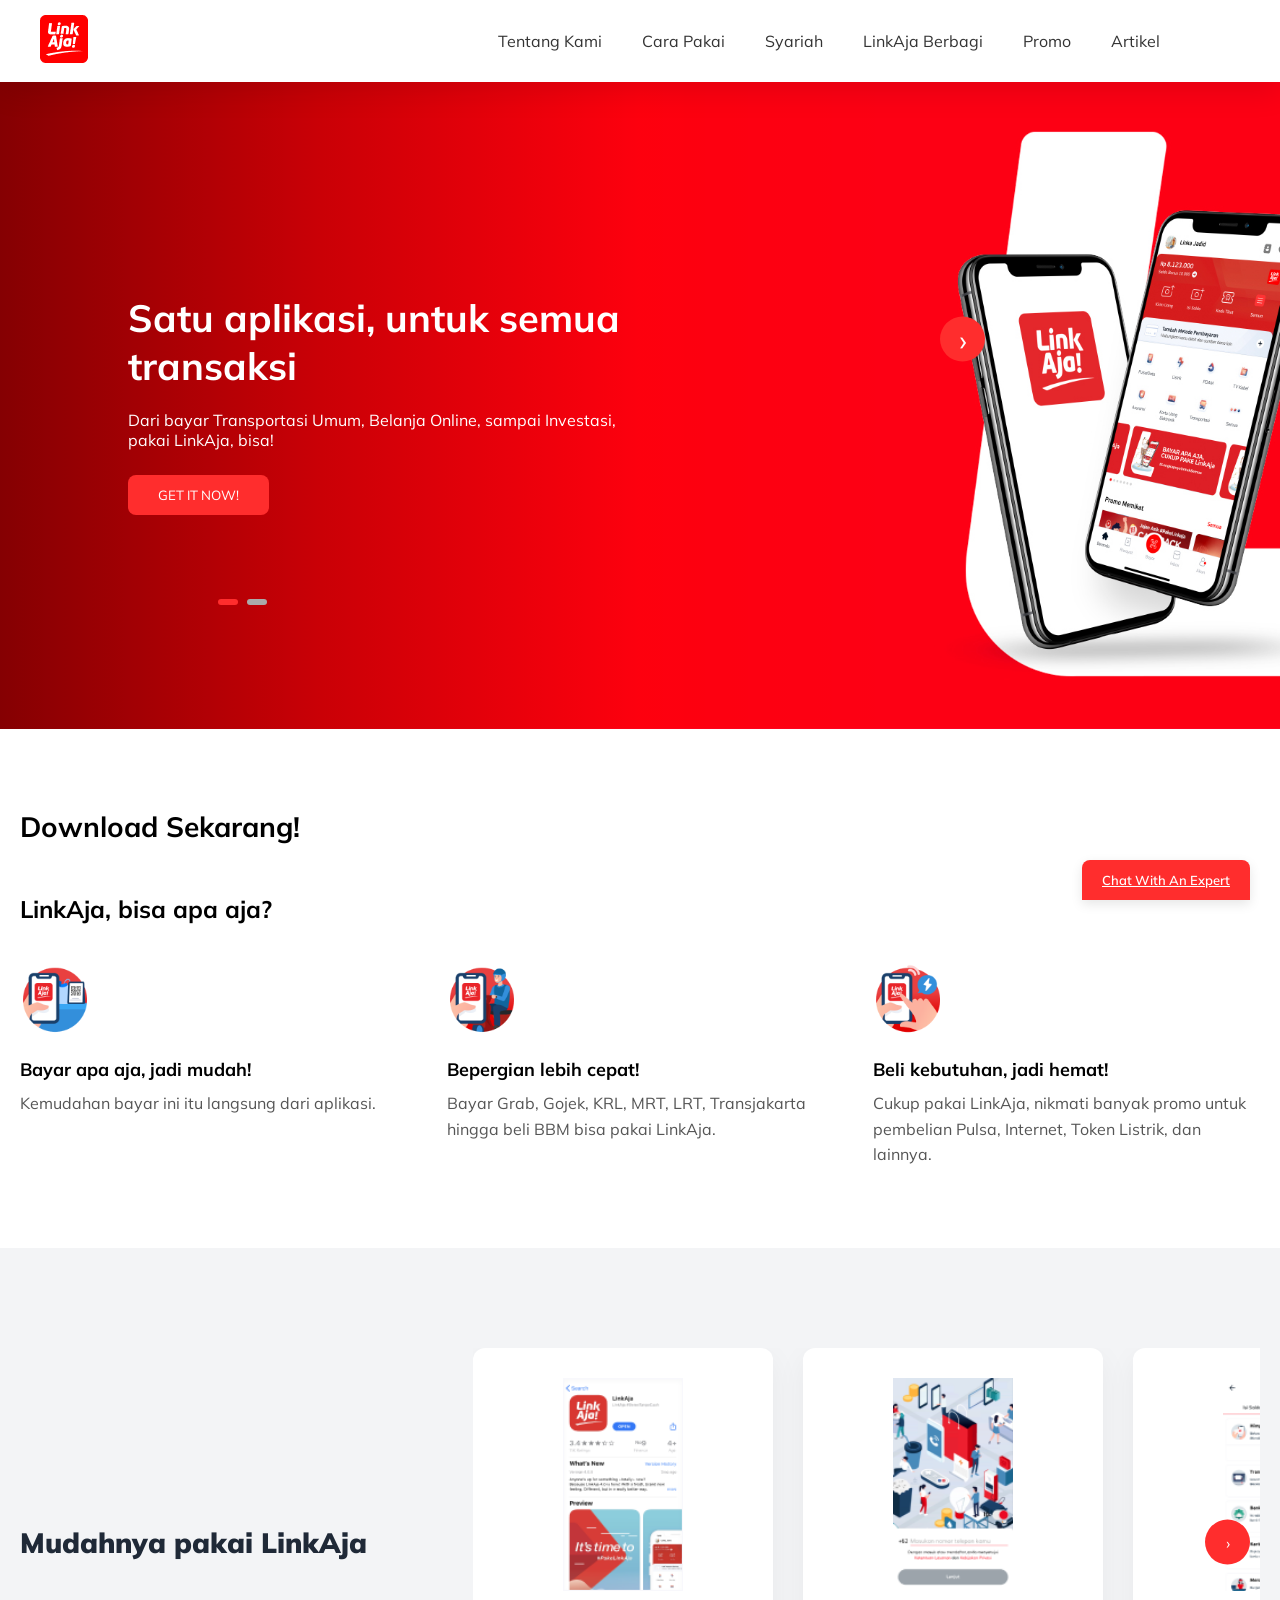
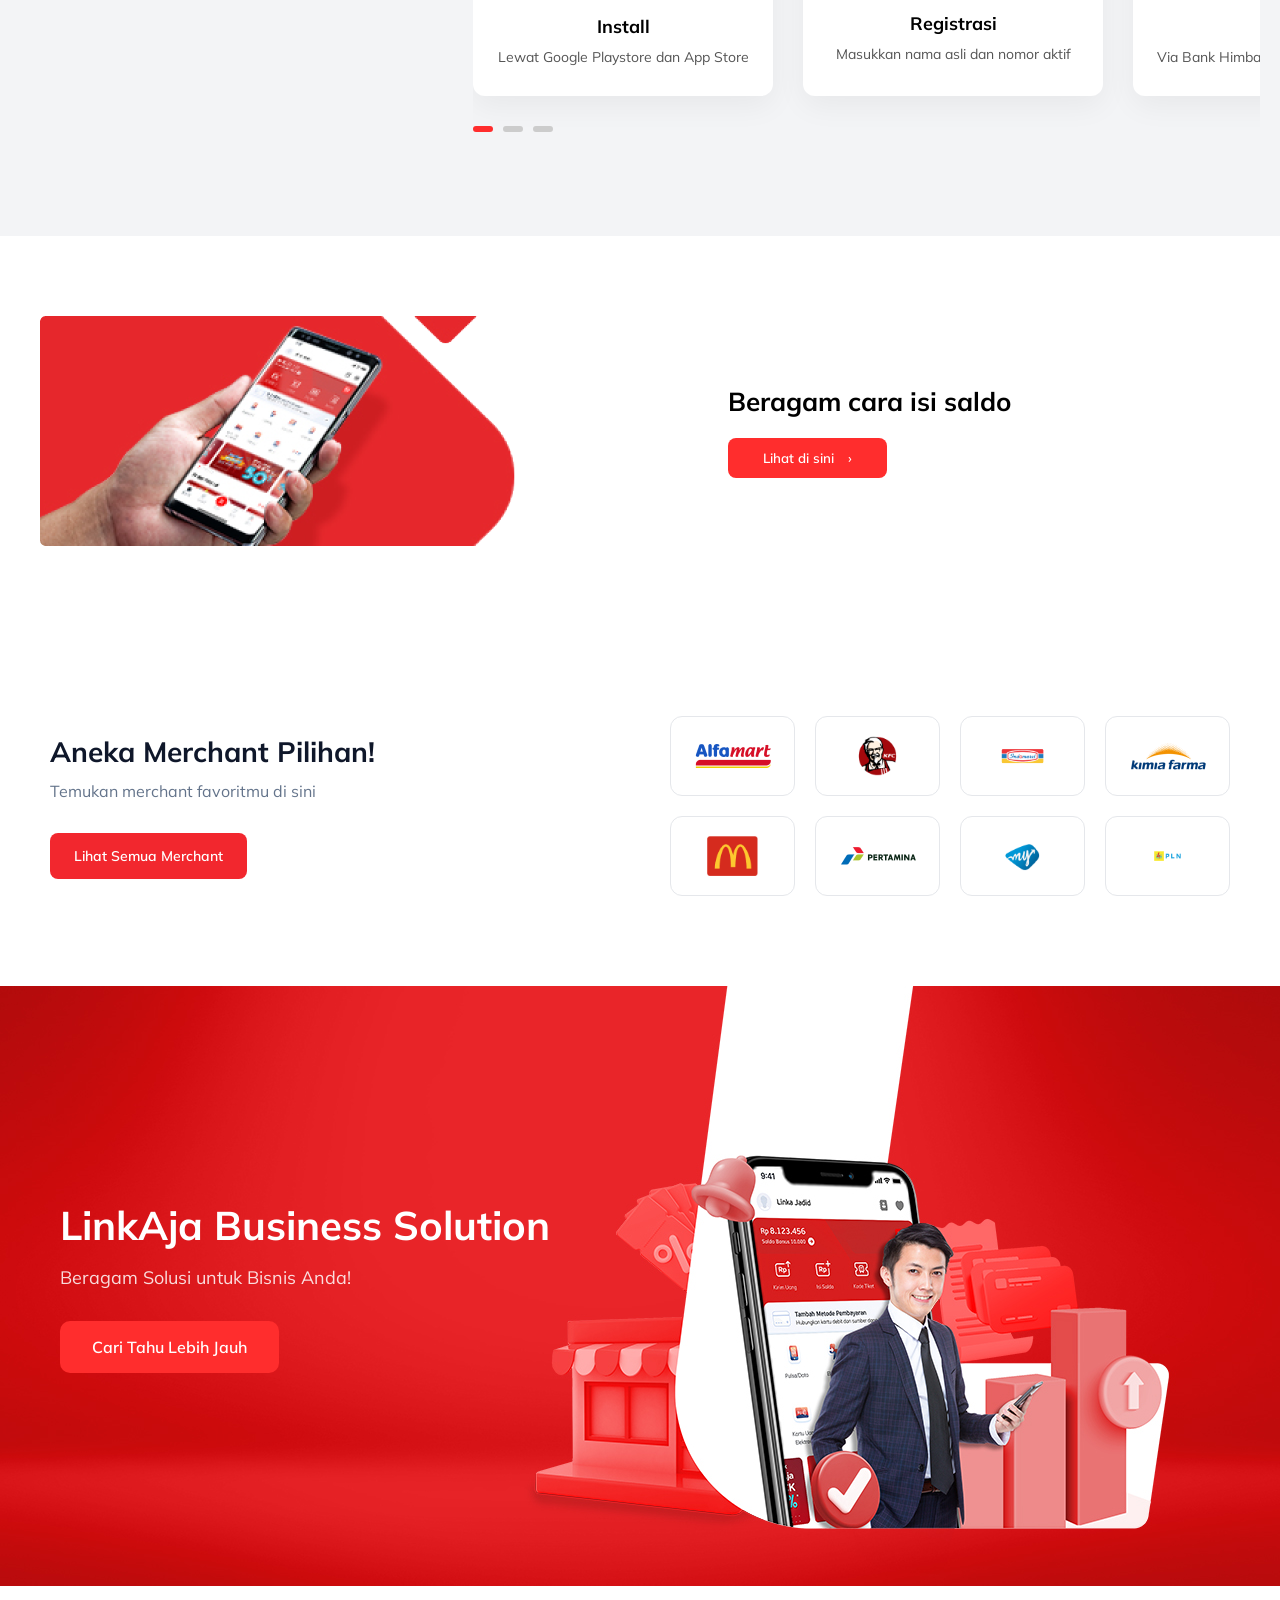
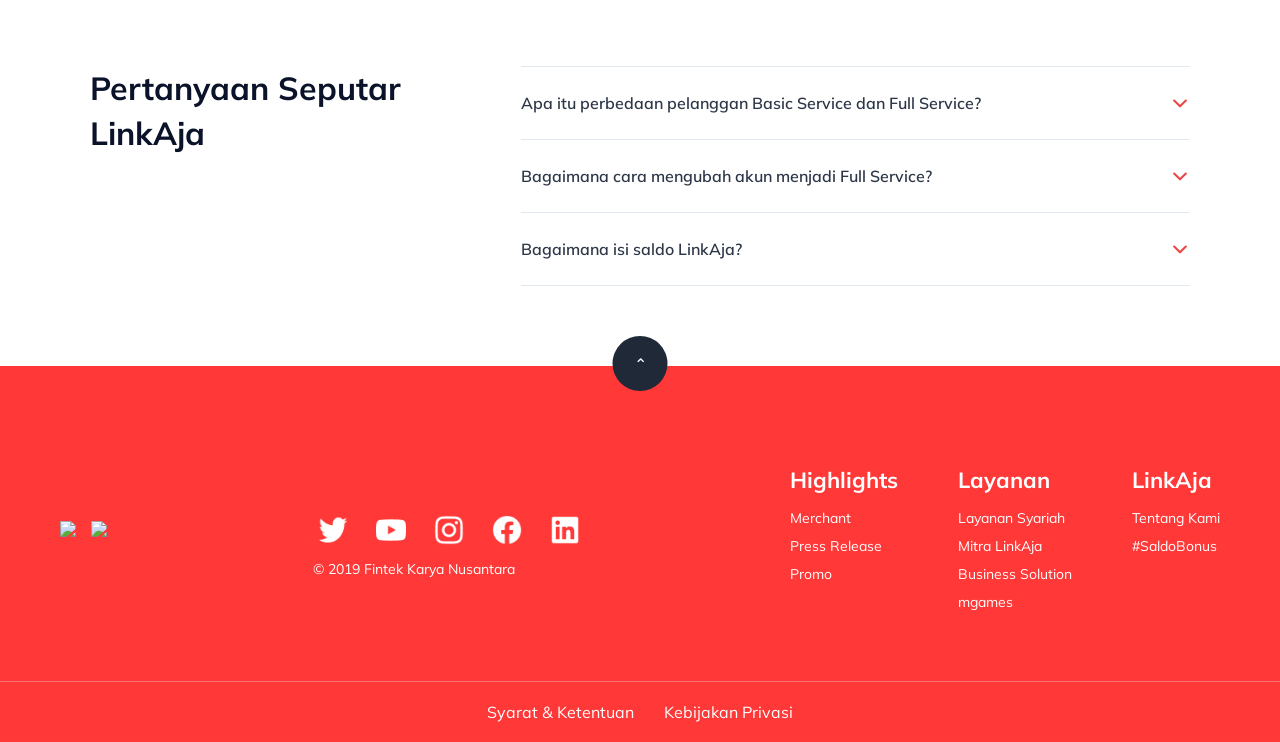
==== commit 259f1ea2: "Update" ====
--- a/index.html
+++ b/index.html
@@ -23,11 +23,11 @@
 
         <div class="nav-menu">
           <a href="tentang-kami.html">Tentang Kami</a>
-          <a href="cara-pakai.html">Cara Pakai</a>
-          <a href="syariah.html">Syariah</a>
-          <a href="linkaja-berbagi.html">LinkAja Berbagi</a>
-          <a href="promo.html">Promo</a>
-          <a href="artikel.html">Artikel</a>
+          <a href="">Cara Pakai</a>
+          <a href="">Syariah</a>
+          <a href="">LinkAja Berbagi</a>
+          <a href="">Promo</a>
+          <a href="">Artikel</a>
         </div>
 
         <div class="hamburger" id="openMenu">☰</div>
@@ -41,12 +41,12 @@
       </div>
 
       <div class="menu-links">
-        <a href="#">Tentang Kami</a>
-        <a href="#">Cara Pakai</a>
-        <a href="#">Syariah</a>
-        <a href="#">LinkAja Berbagi</a>
-        <a href="#">Promo</a>
-        <a href="#">Artikel</a>
+        <a href="tentang-kami.html">Tentang Kami</a>
+        <a href="">Cara Pakai</a>
+        <a href="">Syariah</a>
+        <a href="">LinkAja Berbagi</a>
+        <a href="">Promo</a>
+        <a href="">Artikel</a>
       </div>
     </div>
     <section class="hero">
@@ -255,96 +255,153 @@
         </div>
       </div>
     </section>
-    <section class="faq">
+
+    <section class="faq-section">
       <div class="faq-container">
-        <!-- LEFT -->
-        <div class="faq-left">
-          <h2>Pertanyaan Seputar LinkAja</h2>
-        </div>
-
-        <!-- RIGHT -->
-        <div class="faq-right">
-          <!-- ITEM -->
+        <div class="faq-title">
+          <h2>Pertanyaan Seputar<br />LinkAja</h2>
+        </div>
+
+        <div class="faq-list">
           <div class="faq-item">
-            <div class="faq-question">
-              <span
+            <button class="faq-question">
+              <span class="faq-question-text"
                 >Apa itu perbedaan pelanggan Basic Service dan Full
                 Service?</span
               >
-              <span class="arrow"></span>
-            </div>
+              <svg class="faq-icon" viewBox="0 0 24 24">
+                <path
+                  stroke-linecap="round"
+                  stroke-linejoin="round"
+                  d="M19 9l-7 7-7-7"
+                />
+              </svg>
+            </button>
             <div class="faq-answer">
-              <p>Layanan LinkAja dibagi menjadi dua jenis, yaitu:</p>
-              <ul>
-                <li>
-                  LinkAja Basic Service (Saldo Maksimum Rp2.000.000, Limit
-                  Transaksi Rp 20.000.000/bulan)
-                </li>
-                <li>
-                  LinkAja Full Service (Saldo Maksimum Rp 20.000.000, Limit
-                  Transaksi Rp 40.000.000)
-                </li>
-              </ul>
-            </div>
-          </div>
-
-          <!-- ITEM ACTIVE -->
-          <div class="faq-item active">
-            <div class="faq-question">
-              <span>Bagaimana cara mengubah akun menjadi Full Service?</span>
-              <span class="arrow"></span>
-            </div>
-
+              <div class="faq-answer-inner">
+                <p>Layanan LinkAja dibagi menjadi dua jenis, yaitu:</p>
+                <ul class="faq-bullet-list">
+                  <li>
+                    LinkAja Basic Service (Saldo Maksimum Rp2.000.000, Limit
+                    Transaksi Rp 20.000.000/bulan)
+                  </li>
+                  <li>
+                    LinkAja Full Service (Saldo Maksimum Rp 20.000.000, Limit
+                    Transaksi Rp 40.000.000)
+                  </li>
+                </ul>
+                <p>
+                  Selain pada saldo maksimum dan limit transaksi, pelanggan Full
+                  Service juga bisa menggunakan fitur-fitur berguna lainnya yang
+                  tidak tersedia di Basic Service, yaitu fitur Kirim Uang dan
+                  Tarik Saldo.
+                </p>
+              </div>
+            </div>
+          </div>
+
+          <div class="faq-item">
+            <button class="faq-question">
+              <span class="faq-question-text"
+                >Bagaimana cara mengubah akun menjadi Full Service?</span
+              >
+              <svg class="faq-icon" viewBox="0 0 24 24">
+                <path
+                  stroke-linecap="round"
+                  stroke-linejoin="round"
+                  d="M19 9l-7 7-7-7"
+                />
+              </svg>
+            </button>
             <div class="faq-answer">
-              <p>
-                Untuk mendapatkan fitur-fitur lengkap dari LinkAja, kamu harus
-                mengubah akun menjadi Full Service. Berikut adalah
-                langkah-langkahnya:
-              </p>
-
-              <ol class="faq-steps">
-                <li>
-                  Pilih menu 'Akun' di aplikasi LinkAja, klik pada Tipe Akun dan
-                  pilih 'Upgrade Sekarang'.
-                </li>
-                <li>
-                  Foto e-KTP kamu dan pastikan e-KTP terlihat jelas dan memenuhi
-                  area yang tersedia.
-                </li>
-                <li>Lengkapi data diri kamu dan lakukan foto wajah.</li>
-                <li>
-                  Kirim dokumen pengajuan Full Service dan tunggu hingga proses
-                  verifikasi data selesai.
-                </li>
-                <li>
-                  Tunggu notifikasi mengenai status terbaru untuk pengajuan
-                  kamu.
-                </li>
-                <li>
-                  Kamu dapat mengecek status akun-mu pada menu 'Akun' di
-                  aplikasi LinkAja.
-                </li>
-              </ol>
-            </div>
-          </div>
-
-          <!-- ITEM -->
+              <div class="faq-answer-inner">
+                <p>
+                  Untuk mendapatkan fitur-fitur lengkap dari LinkAja, kamu harus
+                  mengubah akun menjadi Full Service. Berikut adalah
+                  langkah-langkahnya:
+                </p>
+                <ol class="faq-number-list">
+                  <li>
+                    Pilih menu 'Akun' diaplikasi LinkAja, klik pada Tipe Akun
+                    dan pilih 'Upgrade Sekarang.'
+                  </li>
+                  <li>
+                    Foto e-KTP kamu dan pastikan e-KTP terlihat jelas dan
+                    memenuhi area yang tersedia.
+                  </li>
+                  <li>Lengkapi data diri kamu dan lakukan foto wajah.</li>
+                  <li>
+                    Kirim dokumen pengajuan Full Service dan tunggu hingga
+                    proses verifikasi data selesai.
+                  </li>
+                  <li>
+                    Tunggu notifikasi mengenai status terbaru untuk pengajuan
+                    kamu.
+                  </li>
+                  <li>
+                    Kamu dapat mengecek status akun-mu pada menu 'Akun'
+                    diaplikasi LinkAja.
+                  </li>
+                </ol>
+              </div>
+            </div>
+          </div>
+
           <div class="faq-item">
-            <div class="faq-question">
-              <span>Bagaimana isi saldo LinkAja?</span>
-              <span class="arrow"></span>
-            </div>
+            <button class="faq-question">
+              <span class="faq-question-text"
+                >Bagaimana isi saldo LinkAja?</span
+              >
+              <svg class="faq-icon" viewBox="0 0 24 24">
+                <path
+                  stroke-linecap="round"
+                  stroke-linejoin="round"
+                  d="M19 9l-7 7-7-7"
+                />
+              </svg>
+            </button>
             <div class="faq-answer">
-              <p>
-                Pengguna LinkAja bisa mengisi saldonya melalui berbagai macam
-                channel, mulai dari bank transfer, internet banking, mobile
-                banking, sampai modern retail.
-              </p>
-            </div>
-          </div>
-        </div>
-      </div>
-    </section>
+              <div class="faq-answer-inner">
+                <p>
+                  Pengguna LinkAja dapat melakukan isi saldo melalui Bank. Baik
+                  via ATM, Mobile Banking, Internet Banking, maupun SMS Banking.
+                  Isi saldo juga dapat dilakukan melalui toko ritel. Mulai dari
+                  minimarket, Pegadaian, agen BRILink, hingga agen BNI 46.
+                </p>
+              </div>
+            </div>
+          </div>
+        </div>
+      </div>
+    </section>
+
+    <script>
+      document.addEventListener("DOMContentLoaded", function () {
+        const faqItems = document.querySelectorAll(".faq-item");
+
+        faqItems.forEach((item) => {
+          const button = item.querySelector(".faq-question");
+
+          button.addEventListener("click", () => {
+            const isActive = item.classList.contains("active");
+
+            // Tutup item lain yang sedang terbuka
+            faqItems.forEach((otherItem) => {
+              otherItem.classList.remove("active");
+              otherItem.querySelector(".faq-answer").style.maxHeight = null;
+            });
+
+            // Buka item yang diklik (jika sebelumnya tertutup)
+            if (!isActive) {
+              item.classList.add("active");
+              const answer = item.querySelector(".faq-answer");
+              // Menghitung tinggi konten sebenarnya agar animasi bisa berjalan mulus
+              answer.style.maxHeight = answer.scrollHeight + "px";
+            }
+          });
+        });
+      });
+    </script>
     <footer class="footer">
       <!-- SCROLL -->
       <div class="tengah">
--- a/style.css
+++ b/style.css
@@ -1875,5 +1875,174 @@
   }
 }
 
-
 /* LIVE CHAT */
+
+/* FAQ HOME */
+
+.faq-section {
+  padding: 80px 20px;
+  display: flex;
+  justify-content: center;
+  width: 100%;
+}
+
+.faq-container {
+  width: 100%;
+  max-width: 1140px;
+  display: grid;
+  grid-template-columns: 1fr 1.8fr; /* Pembagian kolom Desktop */
+  gap: 60px;
+  align-items: start;
+}
+
+/* --- BAGIAN JUDUL (KIRI) --- */
+.faq-title h2 {
+  font-size: 32px;
+  font-weight: 700;
+  color: #0b132a;
+  line-height: 1.4;
+}
+
+/* --- BAGIAN ACCORDION (KANAN) --- */
+.faq-list {
+  display: flex;
+  flex-direction: column;
+  border-top: 1px solid #e2e8f0;
+}
+
+.faq-item {
+  border-bottom: 1px solid #e2e8f0;
+}
+
+/* Tombol Pertanyaan */
+.faq-question {
+  width: 100%;
+  display: flex;
+  justify-content: space-between;
+  align-items: center;
+  padding: 24px 0;
+  background: none;
+  border: none;
+  cursor: pointer;
+  text-align: left;
+  font-family: inherit;
+}
+
+.faq-question-text {
+  font-size: 16px;
+  font-weight: 600;
+  color: #2d3748;
+  padding-right: 20px;
+  line-height: 1.5;
+}
+
+/* Ikon Panah Merah */
+.faq-icon {
+  width: 20px;
+  height: 20px;
+  stroke: #ef4444; /* Merah */
+  stroke-width: 2.5;
+  fill: none;
+  transition: transform 0.3s ease;
+  flex-shrink: 0;
+}
+
+/* Konten Jawaban */
+.faq-answer {
+  max-height: 0;
+  overflow: hidden;
+  transition: max-height 0.3s ease;
+  background-color: #f8f9fb; /* Latar abu-abu muda */
+}
+
+.faq-answer-inner {
+  padding: 0 24px 24px 24px;
+  font-size: 14px;
+  line-height: 1.8;
+  color: #1a202c;
+}
+
+/* Spasi tambahan atas saat konten terbuka */
+.faq-item.active .faq-answer-inner {
+  padding-top: 16px;
+}
+
+/* Putar ikon saat aktif */
+.faq-item.active .faq-icon {
+  transform: rotate(180deg);
+}
+
+/* --- STYLING KONTEN DI DALAM JAWABAN --- */
+.faq-answer-inner p {
+  margin-bottom: 16px;
+}
+
+.faq-answer-inner p:last-child {
+  margin-bottom: 0;
+}
+
+/* Bullet List (Titik) */
+.faq-bullet-list {
+  margin-left: 24px;
+  margin-bottom: 16px;
+}
+
+.faq-bullet-list li {
+  margin-bottom: 8px;
+  padding-left: 4px;
+}
+
+/* Numbered List Kustom (Kotak Abu-abu) */
+.faq-number-list {
+  list-style: none; /* Hilangkan angka default */
+  counter-reset: custom-counter;
+}
+
+.faq-number-list li {
+  counter-increment: custom-counter;
+  display: flex;
+  align-items: flex-start;
+  gap: 12px;
+  margin-bottom: 12px;
+}
+
+/* Membuat kotak angka abu-abu sesuai desain */
+.faq-number-list li::before {
+  content: counter(custom-counter);
+  background-color: #e2e8f0; /* Warna kotak abu-abu */
+  color: #64748b; /* Warna teks angka */
+  width: 22px;
+  height: 22px;
+  display: flex;
+  align-items: center;
+  justify-content: center;
+  border-radius: 4px;
+  font-size: 12px;
+  font-weight: 600;
+  flex-shrink: 0;
+  margin-top: 2px; /* Menyelaraskan dengan baris pertama teks */
+}
+
+/* --- RESPONSIVE MOBILE --- */
+@media (max-width: 768px) {
+  .faq-section {
+    padding: 40px 20px;
+  }
+
+  .faq-container {
+    grid-template-columns: 1fr; /* Tumpuk ke bawah */
+    gap: 24px;
+  }
+
+  .faq-title h2 {
+    font-size: 26px;
+  }
+
+  .faq-question {
+    padding: 20px 0;
+  }
+
+  .faq-answer-inner {
+    padding: 0 16px 20px 16px;
+  }
+}
